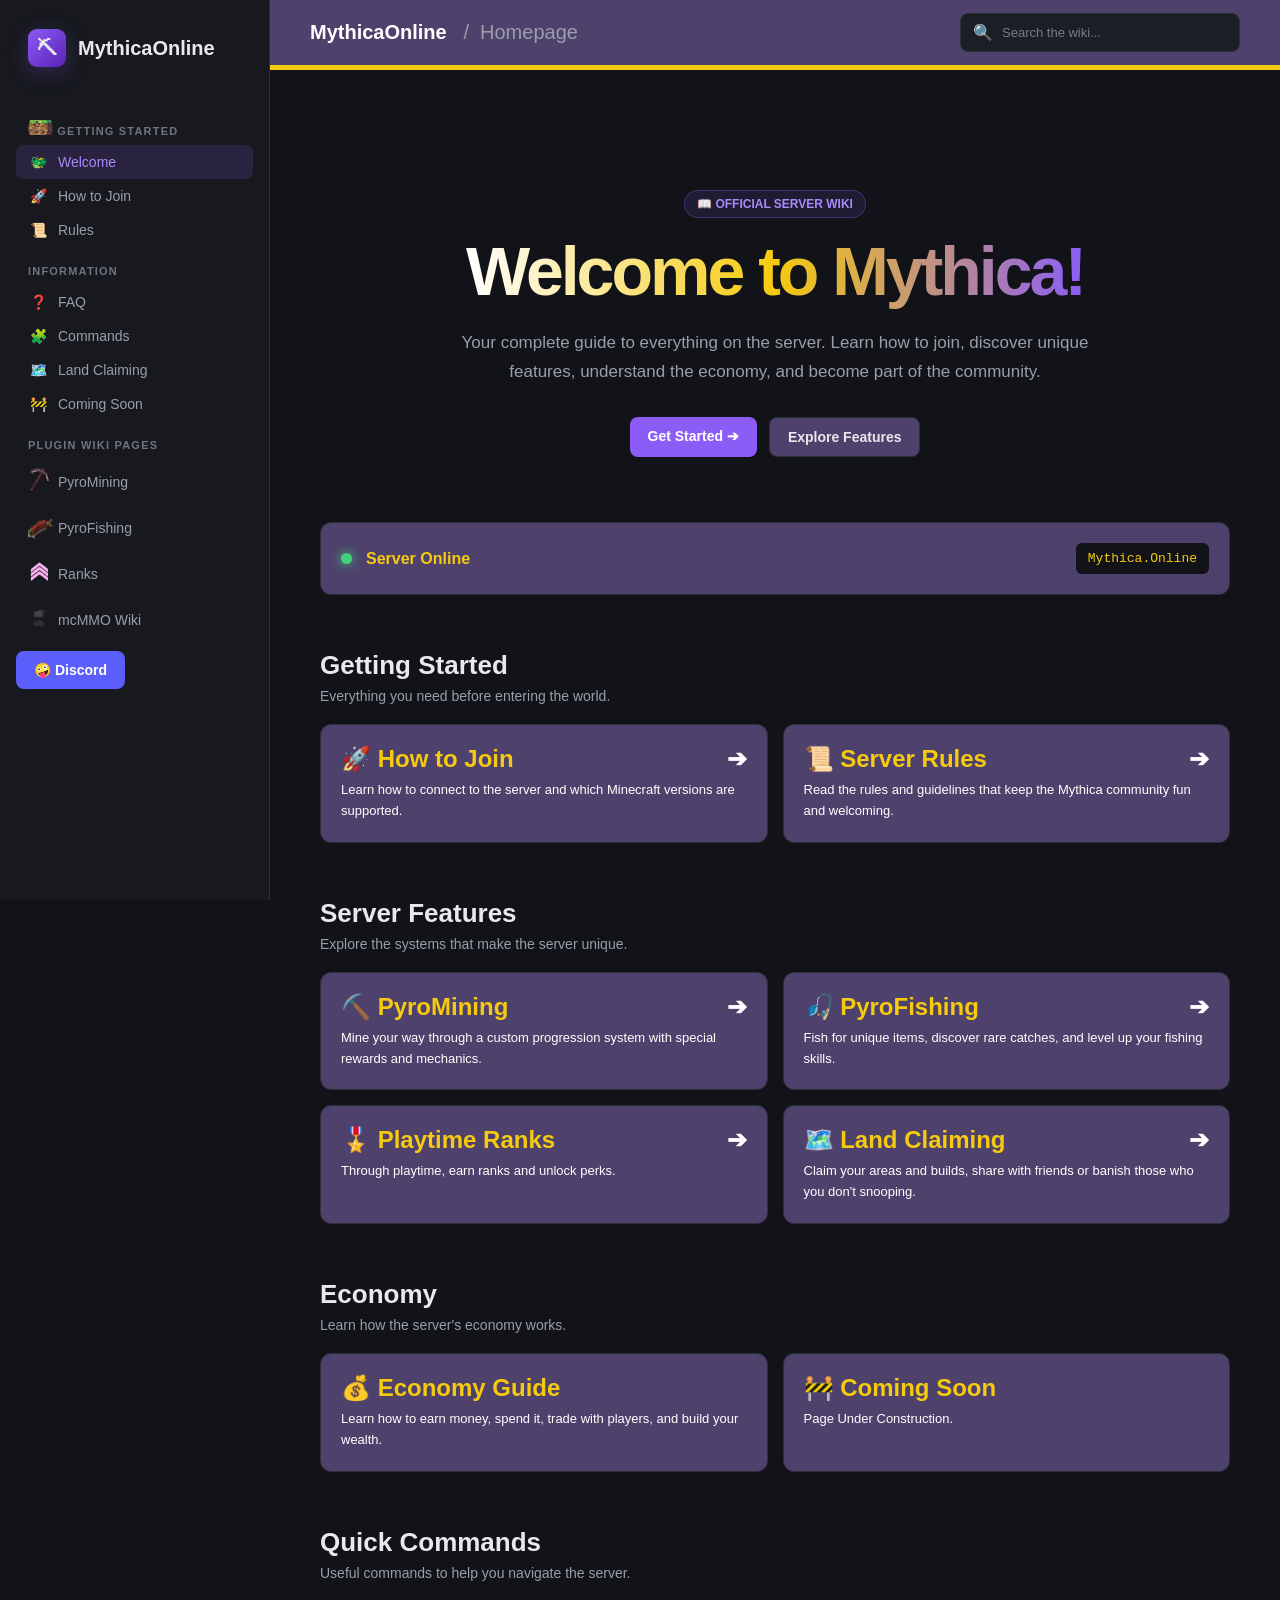
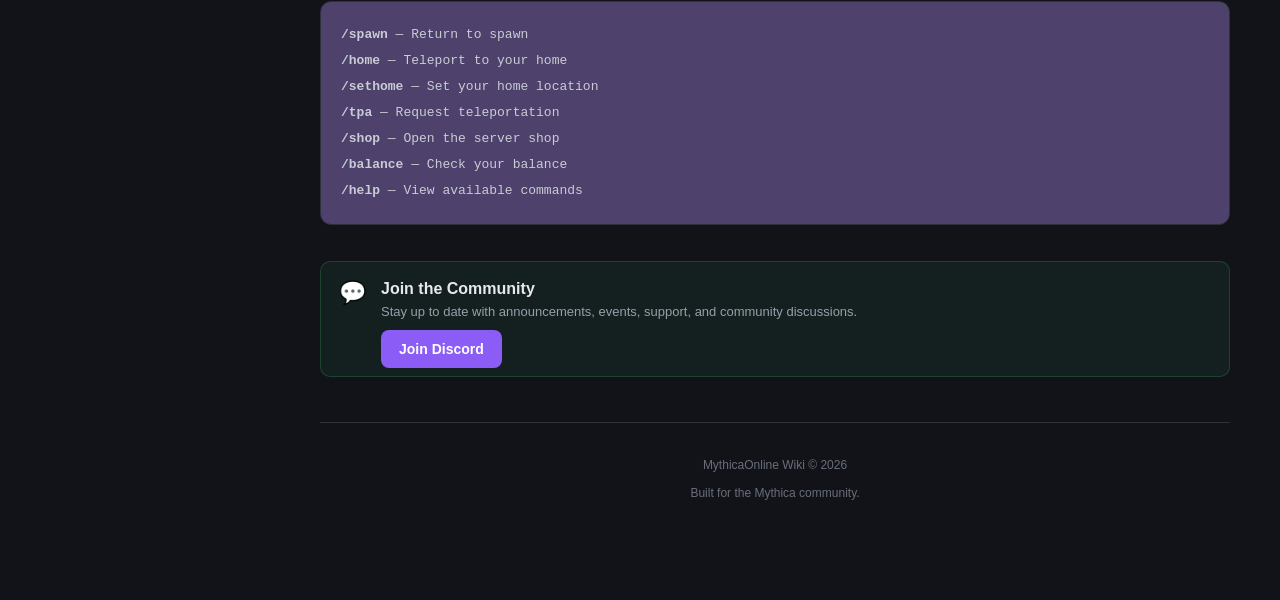
==== index.html @ 0ed3f935 "Add files via upload" ====
<!DOCTYPE html>
<html lang="en">
<head>
    <meta charset="UTF-8">
    <meta name="viewport" content="width=device-width, initial-scale=1.0">

    <title>MythicaOnline</title>

    <style>
        * {
            box-sizing: border-box;
            margin: 0;
            padding: 0;
        }

        :root {
            --bg: #111318;
            --sidebar: #17191f;
            --sidebar-hover: #242731;
            --card: #4E416C;
            --card-hover: #66558D;
            --border: #2c303b;
            --text: #e8e9ed;
            --muted: #999eaa;
            --accent: #8b5cf6;
            --accent-light: #a78bfa;
            --green: #43d17a;
        }

        html {
            scroll-behavior: smooth;
        }

        body {
            font-family:
                Inter,
                -apple-system,
                BlinkMacSystemFont,
                "Segoe UI",
                sans-serif;

            background: var(--bg);
            color: var(--text);
            min-height: 100vh;
        }

        /* =========================
           SIDEBAR
        ========================= */

        .sidebar {
            position: fixed;
            left: 0;
            top: 0;
            bottom: 0;

            width: 270px;

            background: var(--sidebar);
            border-right: 1px solid var(--border);

            padding: 24px 16px;

            overflow-y: auto;

            z-index: 100;
        }

        .logo {
            display: flex;
            align-items: center;
            gap: 12px;

            padding: 5px 12px 25px;

            font-size: 20px;
            font-weight: 800;
        }

        .logo-icon {
            width: 38px;
            height: 38px;

            display: grid;
            place-items: center;

            background:
                linear-gradient(
                    135deg,
                    #8b5cf6,
                    #5b21b6
                );

            border-radius: 9px;

            box-shadow:
                0 5px 20px rgba(139, 92, 246, .25);
        }

        .logo span {
            color: var(--accent-light);
        }

        .section-title {
            color: #6f7480;

            font-size: 11px;
            font-weight: 800;

            letter-spacing: 1.2px;

            padding: 18px 12px 8px;
        }

        .nav-item {
            display: flex;
            align-items: center;
            gap: 10px;

            padding: 9px 12px;

            color: var(--muted);

            border-radius: 7px;

            text-decoration: none;

            font-size: 14px;

            transition: .2s;
        }

        .nav-item:hover {
            background: var(--sidebar-hover);
            color: white;
        }

        .nav-item.active {
            background: rgba(139, 92, 246, .15);
            color: var(--accent-light);
        }

        .nav-icon {
            width: 20px;
            text-align: center;
        }

        .subnav {
            margin-left: 31px;
            border-left: 1px solid #30343f;
            padding-left: 8px;
        }

        /* =========================
           MAIN
        ========================= */

        .main {
            margin-left: 270px;
            min-height: 100vh;
        }

        /* =========================
           TOPBAR
        ========================= */

        .topbar {
            height: 70px;

            display: flex;
            align-items: center;
            justify-content: space-between;

            padding: 0 40px;

            border-bottom: 5px solid #F6CA0E;;

            background: #4E416C;

            backdrop-filter: blur(12px);

            position: sticky;
            top: 0;

            z-index: 50;
        }

        .breadcrumbs {
            color: var(--muted);
            font-size: 20px;
        }

        .breadcrumbs strong {
            color: white;
        }

        .search {
            width: 280px;

            display: flex;
            align-items: center;

            background: #1b1e25;

            border: 1px solid var(--border);

            border-radius: 8px;

            padding: 9px 12px;

            gap: 9px;
        }

        .search input {
            width: 100%;

            border: 0;
            outline: 0;

            background: transparent;

            color: white;

            font-size: 13px;
        }

        .search input::placeholder {
            color: #777c88;
        }

        /* =========================
           CONTENT
        ========================= */

        .content {
            max-width: 1050px;

            margin: 0 auto;

            padding: 70px 50px 100px;
        }

        .hero {
            text-align: center;

            padding: 50px 20px 65px;
        }
		
		.gradient-text {
           background: linear-gradient(90deg, #fff, #F6CA0E, #8b5cf6);
           -webkit-background-clip: text;
           -webkit-text-fill-color: transparent;
           background-clip: text;
           color: transparent;
        }

        .hero-badge {
            display: inline-block;

            padding: 6px 12px;

            margin-bottom: 18px;

            background: rgba(139, 92, 246, .12);

            color: var(--accent-light);

            border: 1px solid rgba(139, 92, 246, .3);

            border-radius: 50px;

            font-size: 12px;
            font-weight: 700;
        }

        .hero h1 {
            font-size: clamp(40px, 6vw, 68px);

            line-height: 1.05;

            letter-spacing: -3px;

            margin-bottom: 22px;
        }

        .hero h1 span {
            color: var(--accent-light);
        }

        .hero p {
            max-width: 650px;

            margin: auto;

            color: var(--muted);

            font-size: 17px;

            line-height: 1.7;
        }

        .buttons {
            display: flex;
            justify-content: center;
            gap: 12px;

            margin-top: 30px;
        }

        .button {
            padding: 11px 18px;

            border-radius: 8px;

            text-decoration: none;

            font-size: 14px;
            font-weight: 700;

            transition: .2s;
        }

        .button.primary {
            color: white;

            background: var(--accent);
        }

        .button.primary:hover {
            background: #7c3aed;
            transform: translateY(-2px);
        }

        .button.secondary {
            color: var(--text);

            background: var(--card);

            border: 1px solid var(--border);
        }

        .button.secondary:hover {
            background: var(--card-hover);
        }

		.button.discord {
		   color: white;
		   background: #5C5EFB;
		}
		   
        /* =========================
           INFO BOX
        ========================= */

        .notice {
            display: flex;
            gap: 15px;

            padding: 18px;

            margin-bottom: 45px;

            background: rgba(67, 209, 122, .07);

            border: 1px solid rgba(67, 209, 122, .2);

            border-radius: 10px;
        }

        .notice-icon {
            font-size: 22px;
        }

        .notice strong {
            display: block;
            margin-bottom: 4px;
        }

        .notice p {
            color: var(--muted);
            font-size: 13px;
            line-height: 1.6;
        }

        /* =========================
           CARDS
        ========================= */

        .section-heading {
            margin-bottom: 20px;
        }

        .section-heading h2 {
            font-size: 26px;
            margin-bottom: 7px;
        }

        .section-heading p {
            color: var(--muted);
            font-size: 14px;
        }

        .cards {
            display: grid;

            grid-template-columns:
                repeat(2, minmax(0, 1fr));

            gap: 15px;

            margin-bottom: 55px;
        }

        .card {
            display: block;

            padding: 20px;

            background: var(--card);

            border: 1px solid var(--border);

            border-radius: 11px;

            text-decoration: none;

            color: white;

            transition:
                transform .2s,
                background .2s,
                border-color .2s;
        }

        .card:hover {
            transform: translateY(-3px);

            background: var(--card-hover);

            border-color: #F6CA0E;
        }

        .card-icon {
            width: 42px;
            height: 42px;

            display: grid;
            place-items: center;

            margin-bottom: 15px;

            border-radius: 9px;

            font-size: 20px;
        }

        .card h3 {
            font-size: 24px;
			color: #F6CA0E;
            margin-bottom: 7px;
        }

        .card p {
            color: white;
			text-align: flex;
            font-size: 13px;
            line-height: 1.6;
        }

        .arrow {
            float: right;
            color: white;
        }

        /* =========================
           SERVER STATUS
        ========================= */

        .server {
            display: flex;
            align-items: center;
            justify-content: space-between;

            padding: 20px;

            background: #4E416C;

            border: 1px solid var(--border);

            border-radius: 11px;

            margin-bottom: 55px;
        }

        .server-left {
            display: flex;
            align-items: center;
            gap: 14px;
			color: #F6CA0E
        }

        .status-dot {
            width: 11px;
            height: 11px;

            border-radius: 50%;

            background: var(--green);

            box-shadow:
                0 0 12px var(--green);
        }

        .server small {
            display: block;
            color: var(--muted);
            margin-top: 5px;
        }

        .ip {
            padding: 8px 12px;

            border-radius: 6px;

            background: #111318;

            color: #F6CA0E;

            font-family: monospace;
            font-size: 13px;
        }

        /* =========================
           FOOTER
        ========================= */

        footer {
            padding-top: 35px;

            border-top: 1px solid var(--border);

            color: #686e7b;

            font-size: 12px;

            text-align: center;
        }

        /* =========================
           MOBILE
        ========================= */

        .mobile-menu {
            display: none;
        }

        @media (max-width: 800px) {

            .sidebar {
                transform: translateX(-100%);
                transition: .25s;
            }

            .sidebar.open {
                transform: translateX(0);
            }

            .main {
                margin-left: 0;
            }

            .topbar {
                padding: 0 18px;
            }

            .search {
                width: 180px;
            }

            .content {
                padding: 40px 20px 70px;
            }

            .hero {
                padding-top: 30px;
            }

            .cards {
                grid-template-columns: 1fr;
            }

            .mobile-menu {
                display: block;

                background: transparent;
                border: 0;

                color: white;

                font-size: 22px;

                cursor: pointer;

                margin-right: 10px;
            }

            .breadcrumbs {
                display: flex;
                align-items: center;
            }

            .server {
                flex-direction: column;
                align-items: flex-start;
                gap: 15px;
            }
        }
    </style>
</head>

<body>

    <!-- =========================
         SIDEBAR
    ========================== -->

    <aside class="sidebar" id="sidebar">

        <div class="logo">
            <div class="logo-icon">⛏</div>

            MythicaOnline</span>
        </div>

        <div class="section-title"><img src="gif/minecraft.gif" alt="GrassBlock" width="25" height="25">
            GETTING STARTED
        </div>

        <a class="nav-item active" href="pages/about.html">
            <span class="nav-icon">🐲</span>
            Welcome
        </a>

        <a class="nav-item" href="pages/join.html">
            <span class="nav-icon">🚀</span>
            How to Join
        </a>

        <a class="nav-item" href="pages/rules.html">
            <span class="nav-icon">📜</span>
            Rules
        </a>

        <div class="section-title">
            INFORMATION
        </div>
		
		<a class="nav-item" href="pages/faqs.html">
            <span class="nav-icon">❓</span>
            FAQ
        </a>
		
		<a class="nav-item" href="#commands">
            <span class="nav-icon">🧩</span>
            Commands
        </a>

        <a class="nav-item" href="#economy">
            <span class="nav-icon">🗺️</span>
            Land Claiming
        </a>

        <a class="nav-item" href="#crates">
            <span class="nav-icon">🚧</span>
            Coming Soon
        </a>

        <div class="section-title">
            PLUGIN WIKI PAGES
        </div>

        <a class="nav-item" href="pages/mining.html">
            <span class="nav-icon"><img src="gif/pickaxe.gif" alt="Pickaxe" width="25" height="25"></span>
            PyroMining
        </a>

        <a class="nav-item" href="pages/fishing.html">
            <span class="nav-icon"><img src="gif/fih.gif" alt="Fih" width="25" height="25"></span>
            PyroFishing
        </a>

        <a class="nav-item" href="page/ranks.html">
            <span class="nav-icon"><img src="gif/ranks.gif" alt="Ranks" width="20" height="25"></span>
            Ranks
        </a>

        <a class="nav-item" href="https://wiki.mcmmo.org/">
            <span class="nav-icon"><img src="gif/anvil.gif" alt="GrassBlock" width="25" height="25"></span>
            mcMMO Wiki
        </a>

        <a class="nav-item" href="#discord">
		<a href="https://discord.gg/9wWTPv4Pmv" class="button discord">
        <span class="nav-icon">🤪</span>
            Discord
        </a>

    </aside>


    <!-- =========================
         MAIN
    ========================== -->

    <main class="main">

        <header class="topbar">

            <div class="breadcrumbs">

                <button
                    class="mobile-menu"
                    onclick="toggleSidebar()">
                    ☰
                </button>

                <strong>MythicaOnline</strong>
                <span>&nbsp; / &nbsp;Homepage</span>

            </div>

            <div class="search">

                🔍

                <input
                    id="searchInput"
                    type="text"
                    placeholder="Search the wiki..."
                    onkeyup="searchWiki()">

            </div>

        </header>


        <div class="content">

            <!-- HERO -->

            <section class="hero" id="welcome">

                <div class="hero-badge">
                    📖 OFFICIAL SERVER WIKI
                </div>

                <h1>
                    <span class="gradient-text">Welcome to Mythica!</span>
                </h1>

                <p>
                    Your complete guide to everything on the server.
                    Learn how to join, discover unique features,
                    understand the economy, and become part of the community.
                </p>

                <div class="buttons">

                    <a
                        href="pages/join.html"
                        class="button primary">
                        Get Started ➔
                    </a>

                    <a
                        href="#features"
                        class="button secondary">
                        Explore Features
                    </a>

                </div>

            </section>


            <!-- SERVER STATUS -->

            <div class="server">

                <div class="server-left">

                    <div class="status-dot"></div>

                    <div>

                        <strong>
                            Server Online
                        </strong>

                    </div>

                </div>

                <div class="ip">
                    Mythica.Online
                </div>

            </div>


            <!-- GETTING STARTED -->

            <section id="join">

                <div class="section-heading">

                    <h2>
                        Getting Started
                    </h2>

                    <p>
                        Everything you need before entering the world.
                    </p>

                </div>


                <div class="cards">

                    <a class="card" href="pages/join.html">

                        <div> 
                      
					    </div>
                        <h3>
                            🚀 How to Join
                            <span class="arrow">➔</span>
                        </h3>

                        <p>
                            Learn how to connect to the server and
                            which Minecraft versions are supported.
                        </p>

                    </a>


                    <a class="card" href="pages/rules.html">

                        <div>
                        </div>

                        <h3>
                            📜 Server Rules
                            <span class="arrow">➔</span>
                        </h3>

                        <p>
                            Read the rules and guidelines that keep
                            the Mythica community fun and welcoming.
                        </p>

                    </a>

                </div>

            </section>


            <!-- FEATURES -->

            <section id="features">

                <div class="section-heading">

                    <h2>
                        Server Features
                    </h2>

                    <p>
                        Explore the systems that make the server unique.
                    </p>

                </div>


                <div class="cards">

                    <a class="card" href="pages/mining.html">

                        <div>
                        </div>

                        <h3>
                            ⛏️ PyroMining
                            <span class="arrow">➔</span>
                        </h3>

                        <p>
                            Mine your way through a custom progression
                            system with special rewards and mechanics.
                        </p>

                    </a>


                    <a class="card" href="pages/fishing.html">

                        <div>
                        </div>

                        <h3>
                            🎣 PyroFishing
                            <span class="arrow">➔</span>
                        </h3>

                        <p>
                            Fish for unique items, discover rare catches,
                            and level up your fishing skills.
                        </p>

                    </a>


                    <a class="card" href="pages/ranks.html">

                        <div>
                        </div>

                        <h3>
                            🎖️ Playtime Ranks
                            <span class="arrow">➔</span>
                        </h3>

                        <p>
                            Through playtime, earn ranks and unlock perks.
                        </p>

                    </a>


                    <a class="card" href="pages/land.html">

                        <div>
                        </div>

                        <h3>
                            🗺️ Land Claiming
                            <span class="arrow">➔</span>
                        </h3>

                        <p>
                            Claim your areas and builds, share with friends or banish those who you
							don't snooping.
                        </p>

                    </a>

                </div>

            </section>


            <!-- ECONOMY -->

            <section id="economy">

                <div class="section-heading">

                    <h2>
                        Economy
                    </h2>

                    <p>
                        Learn how the server's economy works.
                    </p>

                </div>

                <div class="cards">

                    <a class="card" href="#economy">

                        <div>
                        </div>

                        <h3>
                            💰 Economy Guide
                        </h3>

                        <p>
                            Learn how to earn money, spend it,
                            trade with players, and build your wealth.
                        </p>

                    </a>


                    <a class="card" href="#crates">

                        <div>
                        </div>

                        <h3>
                          🚧 Coming Soon
							
                        </h3>

                        <p>
                            Page Under Construction. 
                        </p>

                    </a>

                </div>

            </section>


            <!-- COMMANDS -->

            <section id="commands">

                <div class="section-heading">

                    <h2>
                        Quick Commands
                    </h2>

                    <p>
                        Useful commands to help you navigate the server.
                    </p>

                </div>


                <div class="card">

                    <p style="
                        font-family: monospace;
                        line-height: 2;
                        color: #c9ccd5;
                    ">

                        <strong>/spawn</strong>
                        — Return to spawn<br>

                        <strong>/home</strong>
                        — Teleport to your home<br>

                        <strong>/sethome</strong>
                        — Set your home location<br>

                        <strong>/tpa</strong>
                        — Request teleportation<br>

                        <strong>/shop</strong>
                        — Open the server shop<br>

                        <strong>/balance</strong>
                        — Check your balance<br>

                        <strong>/help</strong>
                        — View available commands

                    </p>

                </div>

            </section>


            <br><br>


            <!-- DISCORD -->

            <section id="discord">

                <div class="notice">

                    <div class="notice-icon">
                        💬
                    </div>

                    <div>

                        <strong>
                            Join the Community
                        </strong>

                        <p>
                            Stay up to date with announcements,
                            events, support, and community discussions.
                        </p>

                        <br>

                        <a
                            href="https://discord.gg/9wWTPv4Pmv"
                            class="button primary">
                            Join Discord
                        </a>

                    </div>

                </div>

            </section>


            <footer>

                MythicaOnline Wiki © 2026

                <br><br>

                Built for the Mythica community.

            </footer>

        </div>

    </main>


    <!-- =========================
         JAVASCRIPT
    ========================== -->

    <script>

        /* Mobile sidebar */

        function toggleSidebar() {

            document
                .getElementById("sidebar")
                .classList
                .toggle("open");

        }


        /* Simple wiki search */

        function searchWiki() {

            const input =
                document
                .getElementById("searchInput")
                .value
                .toLowerCase();

            const cards =
                document.querySelectorAll(".card");

            cards.forEach(card => {

                const text =
                    card.innerText.toLowerCase();

                if (text.includes(input)) {

                    card.style.display = "block";

                } else {

                    card.style.display = "none";

                }

            });

        }


        /* Close sidebar when clicking a link */

        document
            .querySelectorAll(".nav-item")
            .forEach(link => {

                link.addEventListener("click", () => {

                    document
                        .getElementById("sidebar")
                        .classList
                        .remove("open");

                });

            });

    </script>

</body>
</html>
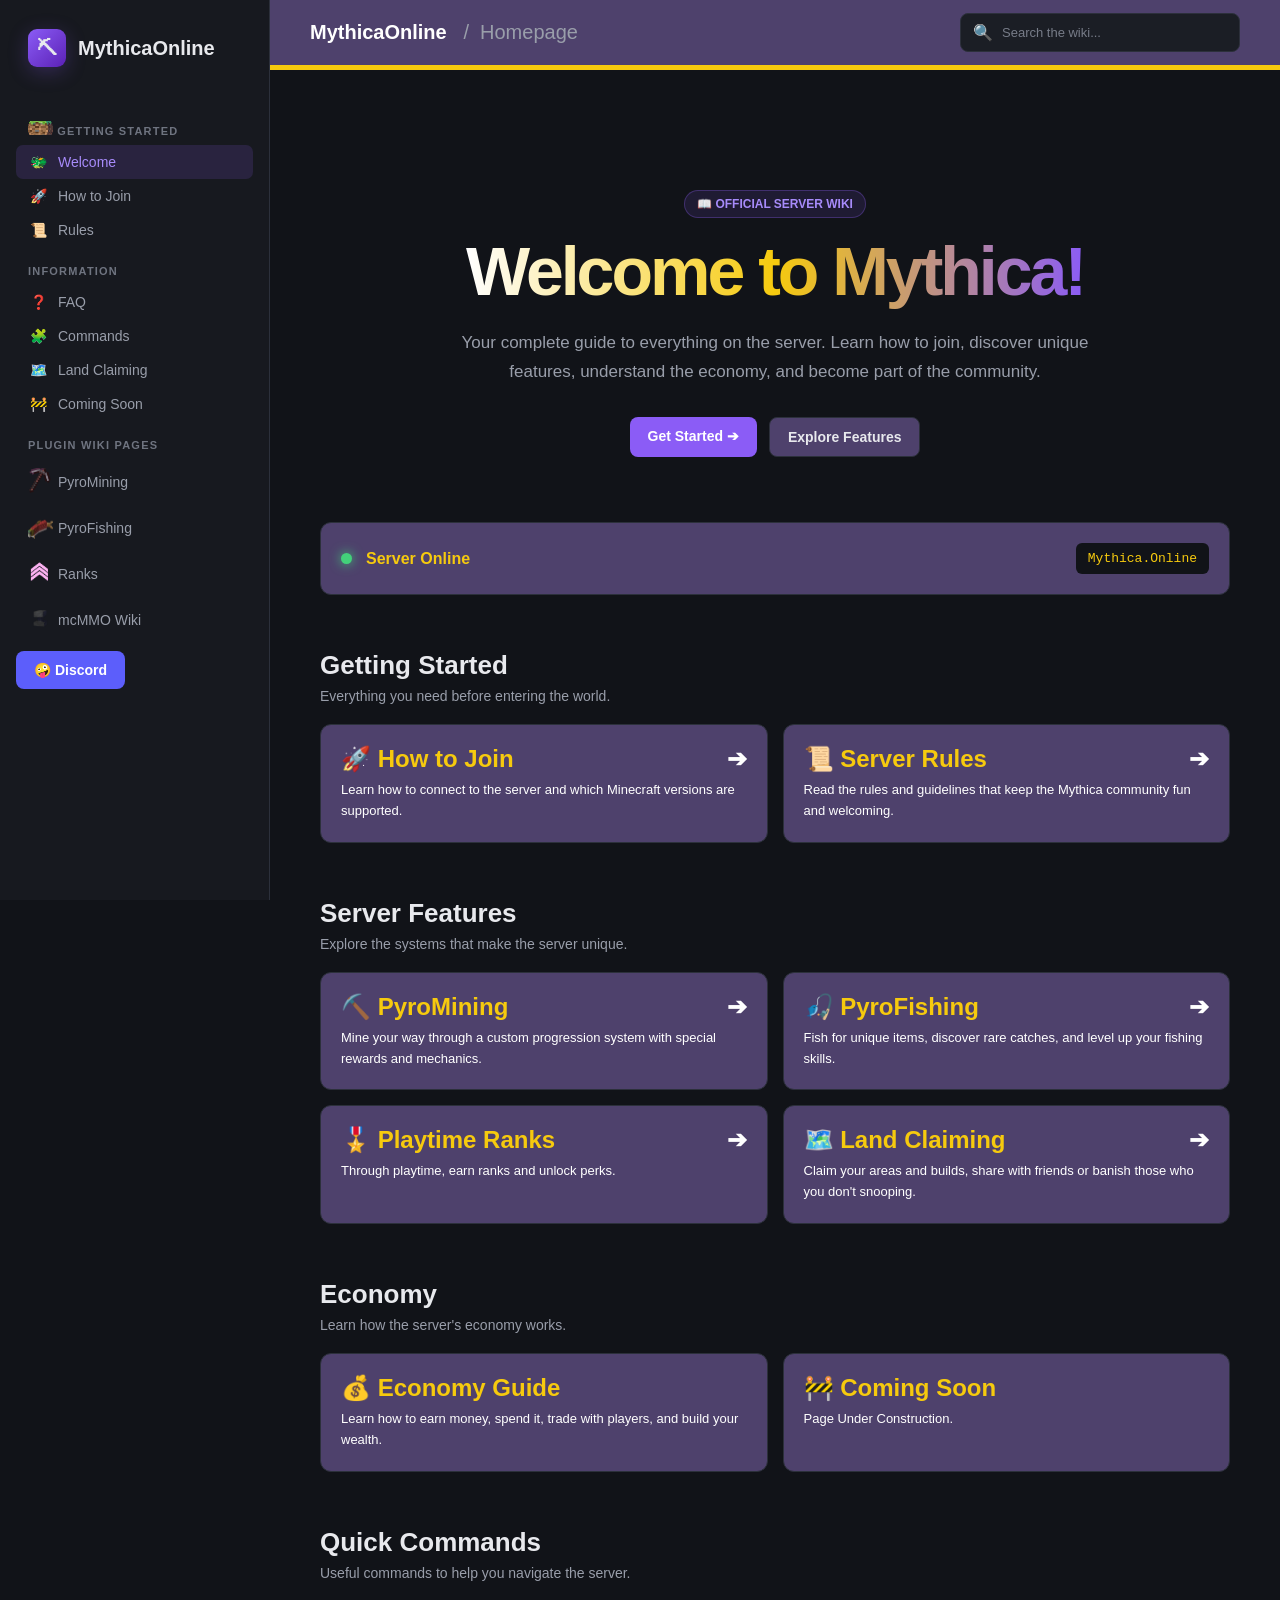
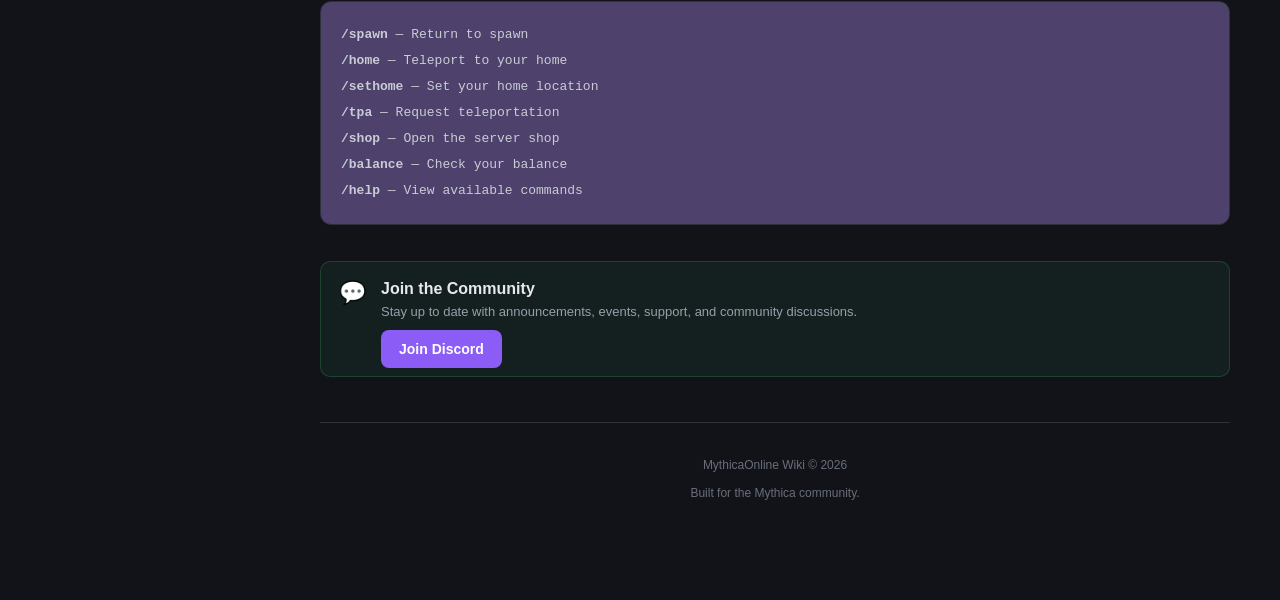
==== commit 4789ead8: "index" ====
--- a/index.html
+++ b/index.html
@@ -689,7 +689,7 @@
             PyroFishing
         </a>
 
-        <a class="nav-item" href="page/ranks.html">
+        <a class="nav-item" href="pages/ranks.html">
             <span class="nav-icon"><img src="gif/ranks.gif" alt="Ranks" width="20" height="25"></span>
             Ranks
         </a>
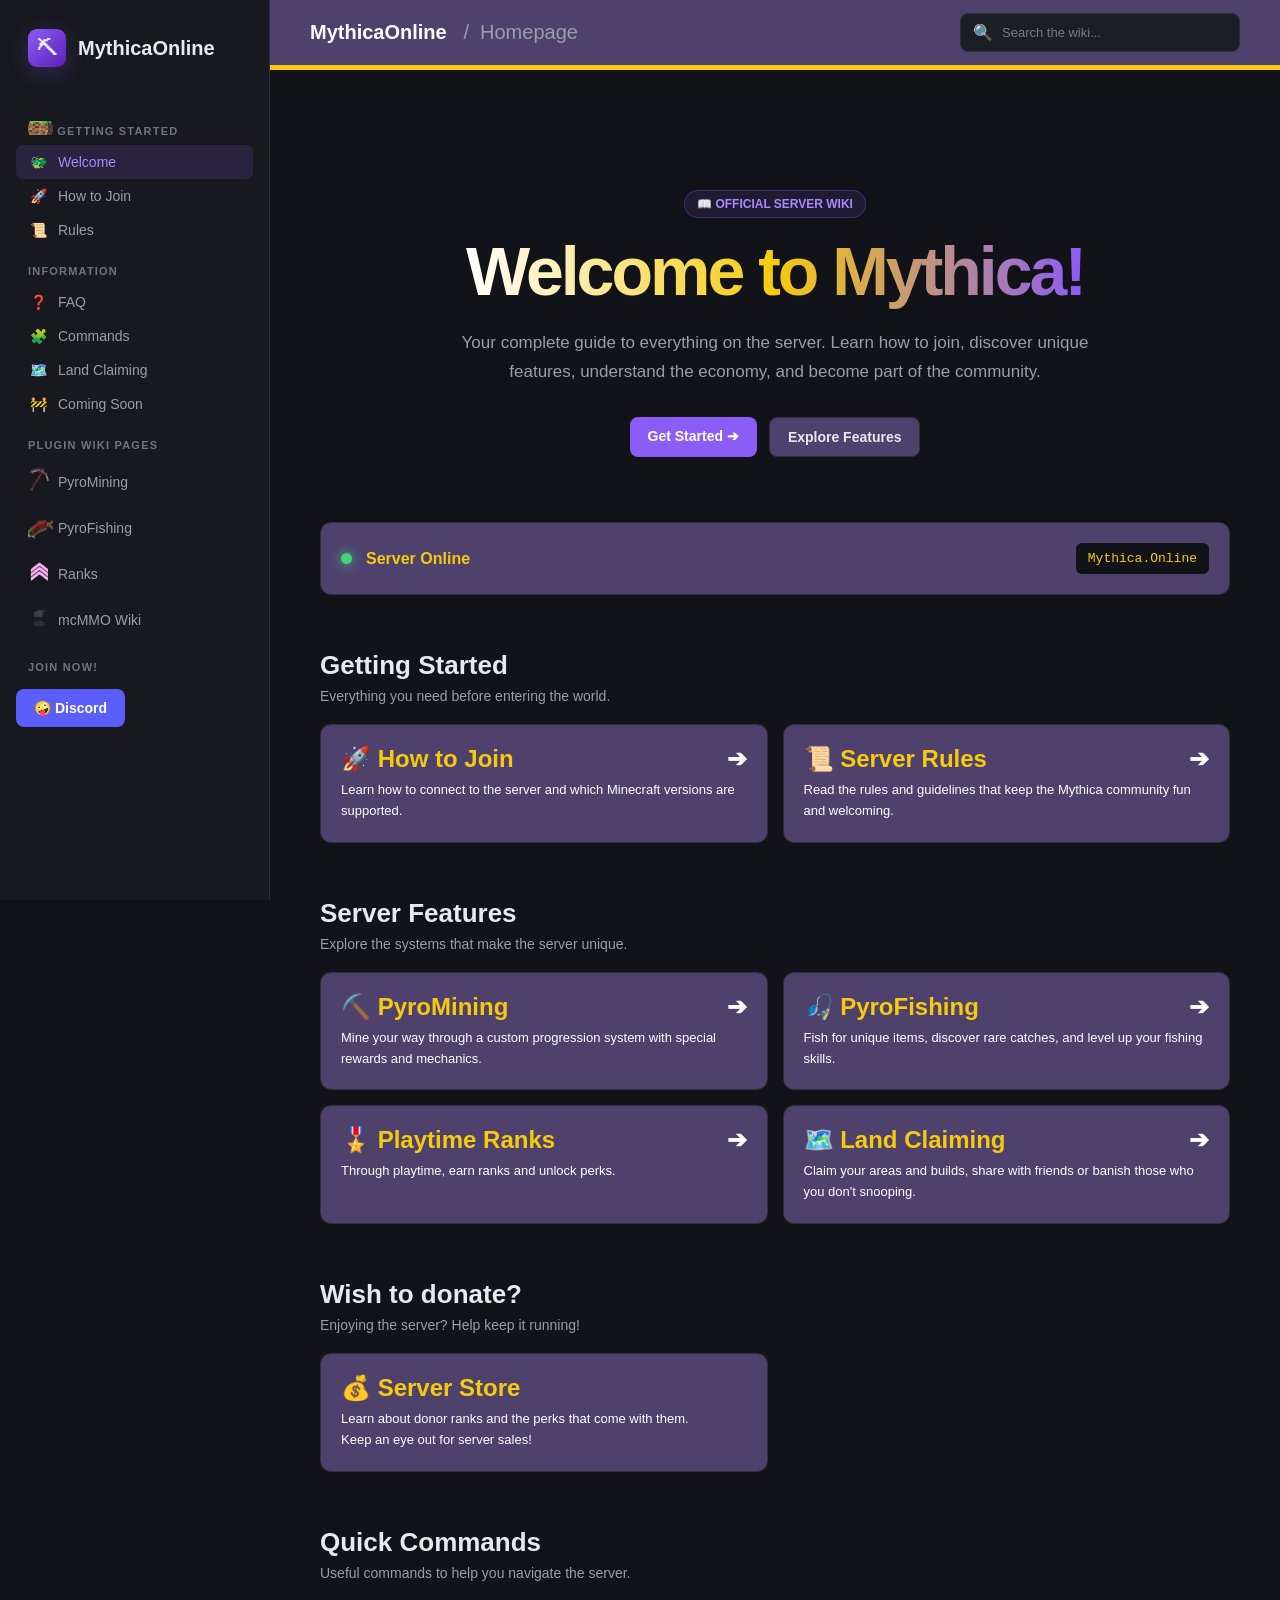
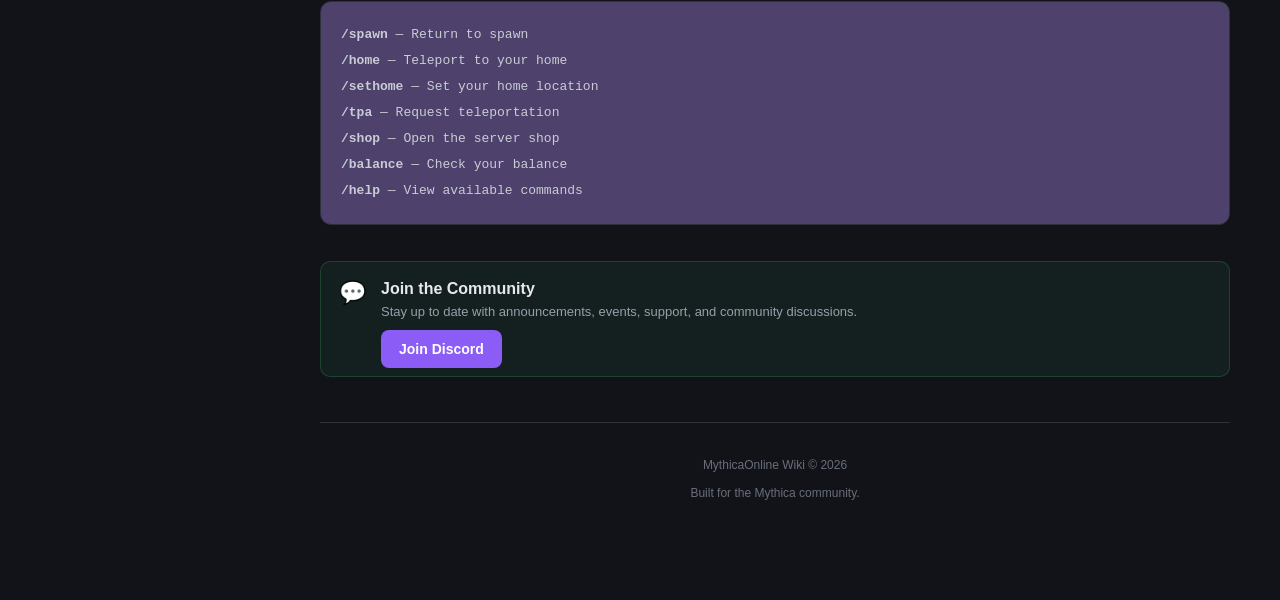
==== commit 4154b235: "Add files via upload update" ====
--- a/index.html
+++ b/index.html
@@ -699,6 +699,11 @@
             mcMMO Wiki
         </a>
 
+		<div class="section-title">
+            JOIN NOW!
+        </div>
+
+
         <a class="nav-item" href="#discord">
 		<a href="https://discord.gg/9wWTPv4Pmv" class="button discord">
         <span class="nav-icon">🤪</span>
@@ -968,49 +973,33 @@
                 <div class="section-heading">
 
                     <h2>
-                        Economy
+                        Wish to donate?
                     </h2>
 
                     <p>
-                        Learn how the server's economy works.
+                        Enjoying the server? Help keep it running!
                     </p>
 
                 </div>
 
                 <div class="cards">
 
-                    <a class="card" href="#economy">
+                    <a class="card" href="https://mythica-online.tebex.io/" style="color: white; text-decoration: none;">
 
                         <div>
                         </div>
 
                         <h3>
-                            💰 Economy Guide
+                            💰 Server Store
                         </h3>
 
                         <p>
-                            Learn how to earn money, spend it,
-                            trade with players, and build your wealth.
+                            Learn about donor ranks and the perks that come with them.
+							<br>Keep an eye out for server sales!
                         </p>
 
                     </a>
 
-
-                    <a class="card" href="#crates">
-
-                        <div>
-                        </div>
-
-                        <h3>
-                          🚧 Coming Soon
-							
-                        </h3>
-
-                        <p>
-                            Page Under Construction. 
-                        </p>
-
-                    </a>
 
                 </div>
 
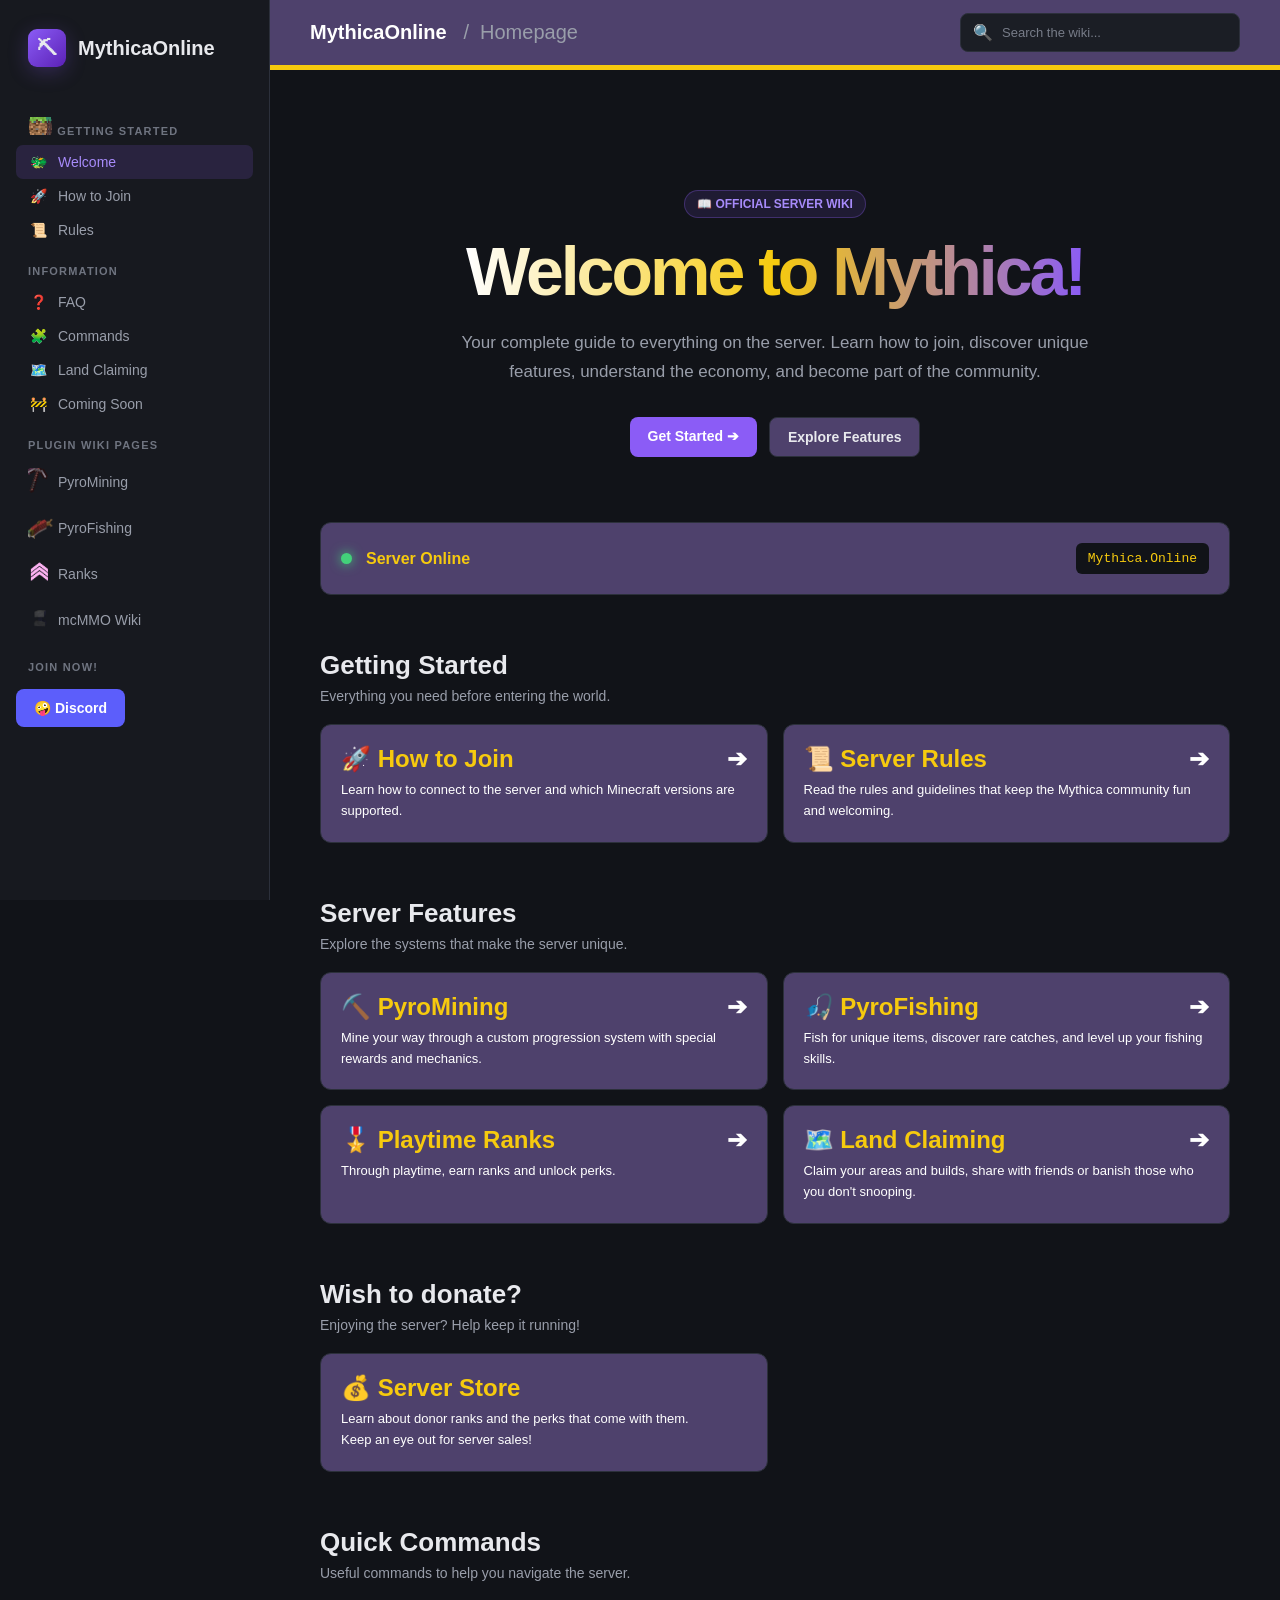
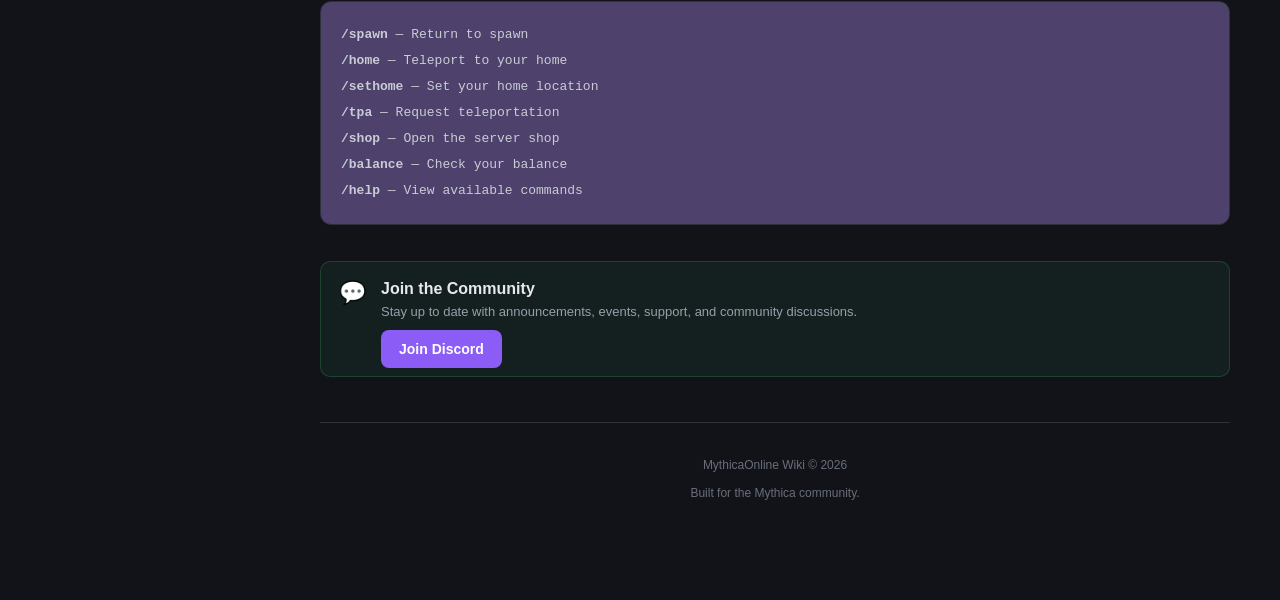
==== commit e82352b1: "Add files via upload" ====
--- a/index.html
+++ b/index.html
@@ -43,6 +43,21 @@
             color: var(--text);
             min-height: 100vh;
         }
+		
+		/* Apply the custom cursor to the entire webpage */
+        html, body {
+            cursor: url('images/hand.png'), auto;
+        }
+		
+		/* Optional: Use a different custom cursor when hovering over links or buttons */
+		a, button {
+		    cursor: url('images/arrow.png'), pointer;
+        }
+		
+		/* Optional: Use custom cursor when needing to insert text*/
+	    input {
+			cursor: url('images/pencil.png'), auto;
+		}
 
         /* =========================
            SIDEBAR
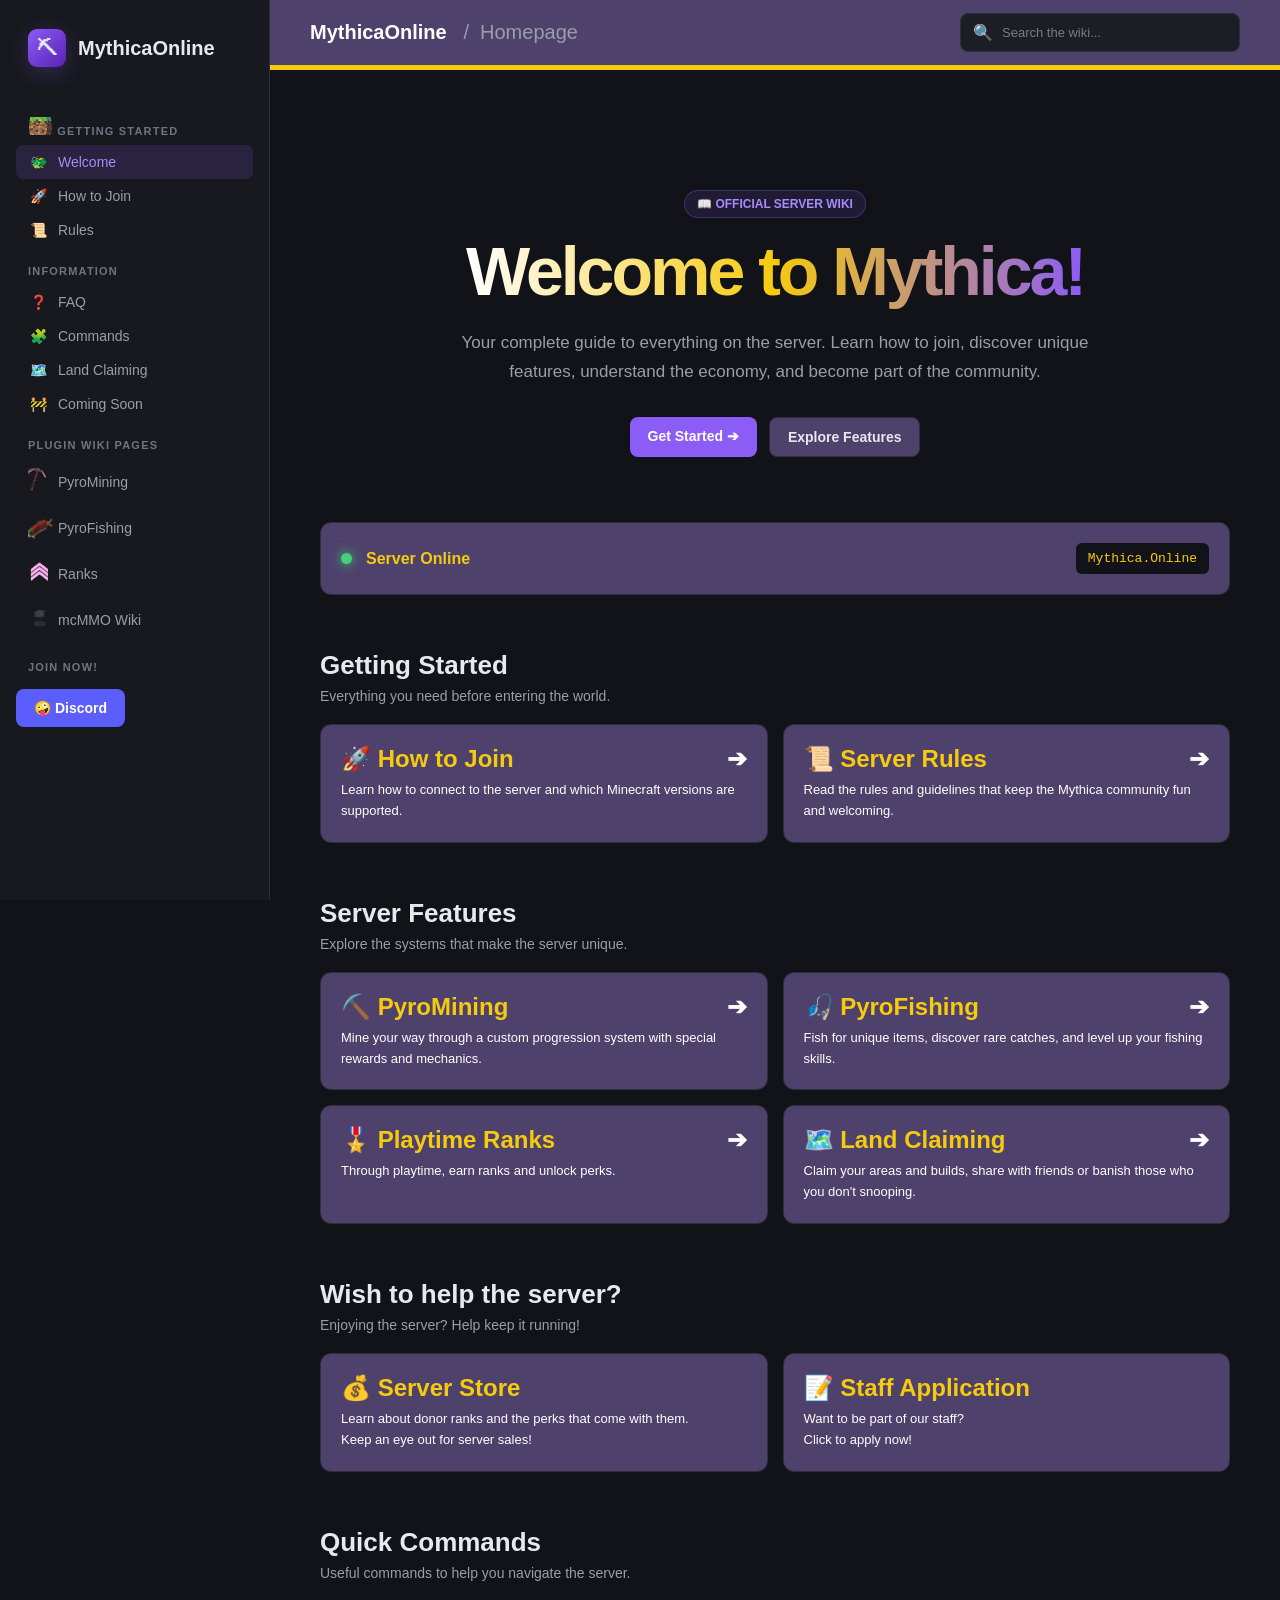
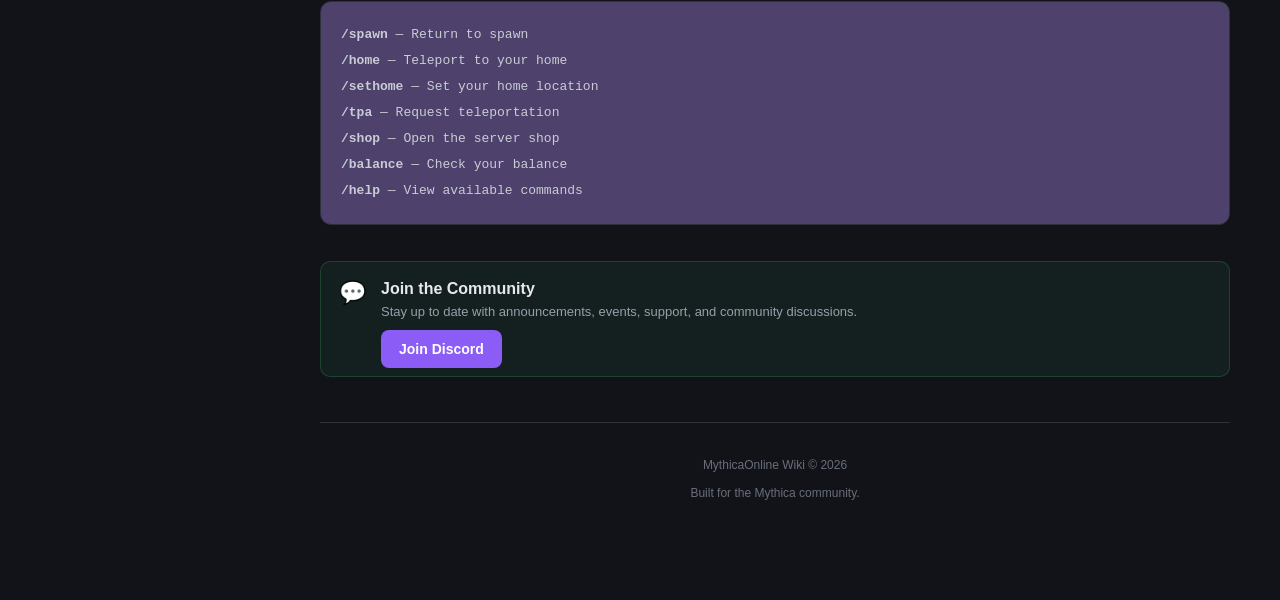
==== commit 248dbb3c: "Add files via upload" ====
--- a/index.html
+++ b/index.html
@@ -988,7 +988,7 @@
                 <div class="section-heading">
 
                     <h2>
-                        Wish to donate?
+                        Wish to help the server?
                     </h2>
 
                     <p>
@@ -1014,10 +1014,27 @@
                         </p>
 
                     </a>
+             
+
+                    <a class="card" href="https://dyno.gg/form/9ec82e3d" style="color: white; text-decoration: none;">
+
+                        <div>
+                        </div>
+
+                        <h3>
+                            📝 Staff Application
+                        </h3>
+
+                        <p>
+                            Want to be part of our staff?
+							<br>Click to apply now!
+                        </p>
+
+                    </a>
 
 
                 </div>
-
+				
             </section>
 
 
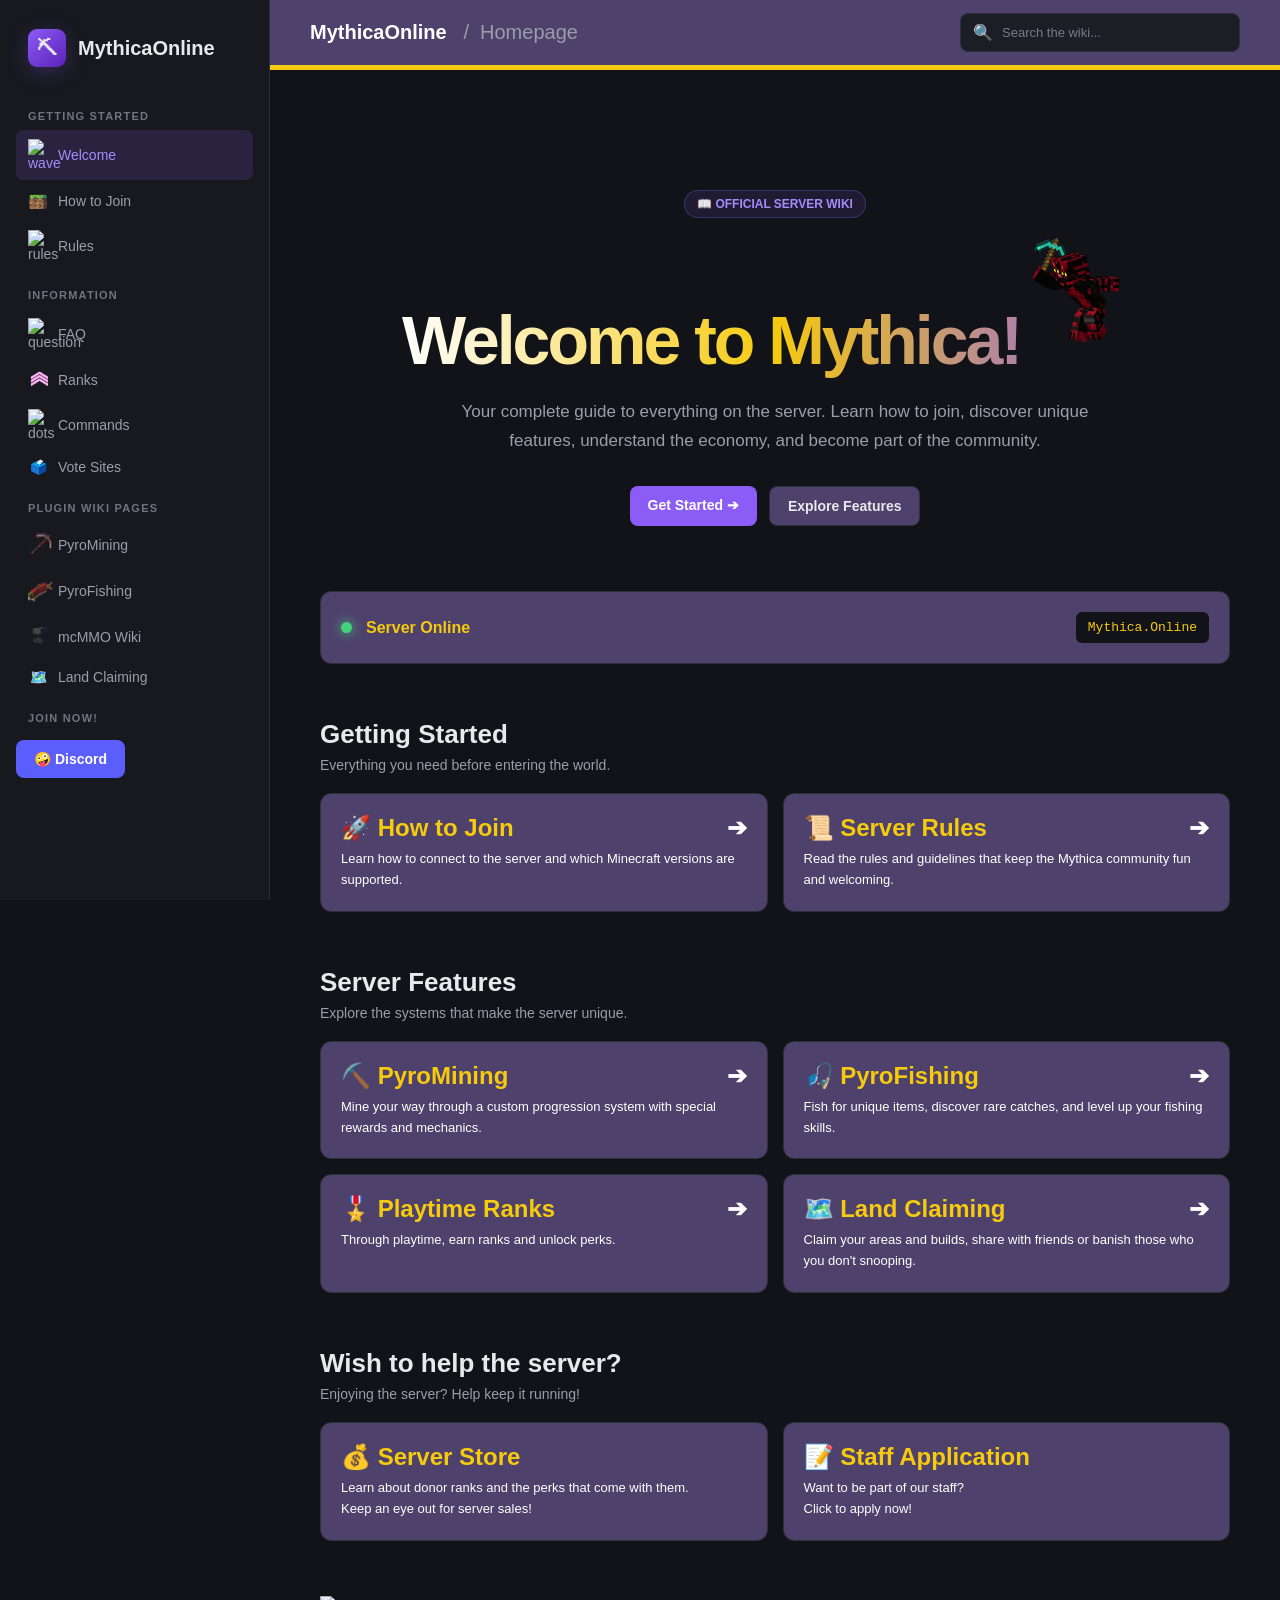
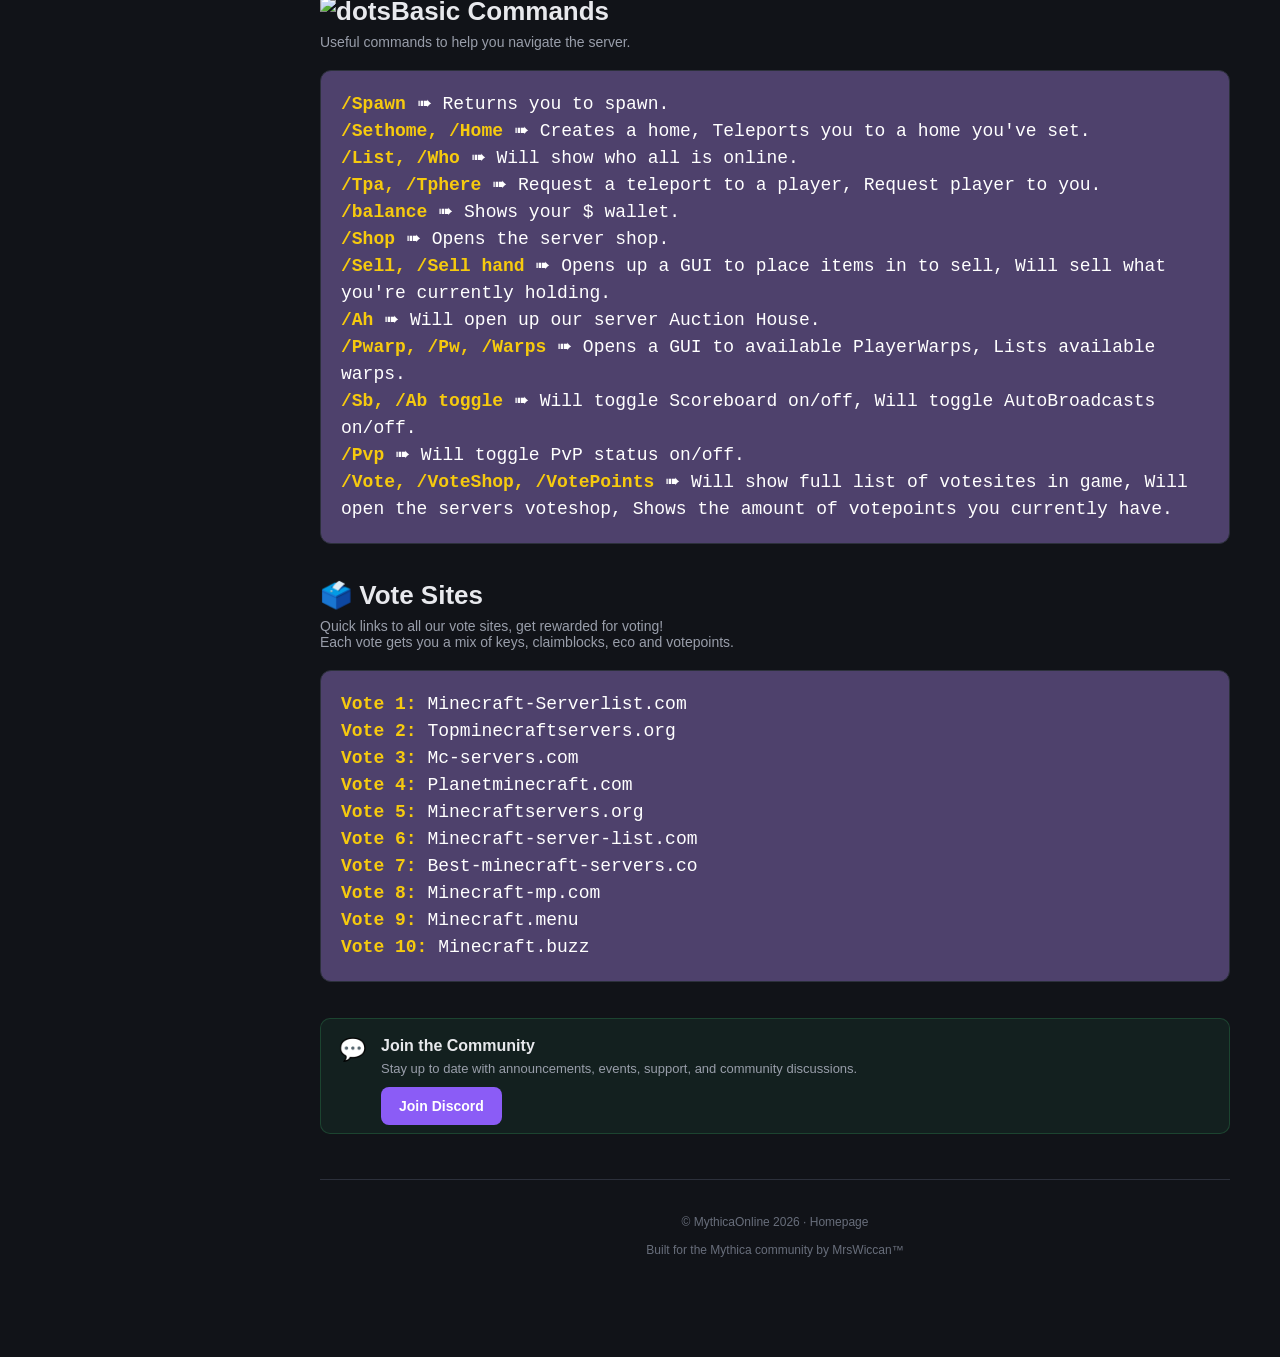
==== commit ce955892: "Add files via upload" ====
--- a/index.html
+++ b/index.html
@@ -647,22 +647,22 @@
             MythicaOnline</span>
         </div>
 
-        <div class="section-title"><img src="gif/minecraft.gif" alt="GrassBlock" width="25" height="25">
+        <div class="section-title">
             GETTING STARTED
         </div>
 
         <a class="nav-item active" href="pages/about.html">
-            <span class="nav-icon">🐲</span>
+            <span class="nav-icon"><img src="gif/wave.gif" alt="wave" width="25" height="25"></span>
             Welcome
         </a>
 
         <a class="nav-item" href="pages/join.html">
-            <span class="nav-icon">🚀</span>
+            <span class="nav-icon"><img src="gif/minecraft.gif" alt="GrassBlock" width="20" height="20"></span>
             How to Join
         </a>
 
         <a class="nav-item" href="pages/rules.html">
-            <span class="nav-icon">📜</span>
+            <span class="nav-icon"><img src="gif/rules.gif" alt="rules" width="28" height="25"></span>
             Rules
         </a>
 
@@ -671,23 +671,23 @@
         </div>
 		
 		<a class="nav-item" href="pages/faqs.html">
-            <span class="nav-icon">❓</span>
+            <span class="nav-icon"><img src="gif/question.gif" alt="question" width="20" height="20"></span>
             FAQ
         </a>
 		
+		<a class="nav-item" href="pages/ranks.html">
+            <span class="nav-icon"><img src="gif/ranks.gif" alt="Ranks" width="20" height="20"></span>
+            Ranks
+        </a>
+		
 		<a class="nav-item" href="#commands">
-            <span class="nav-icon">🧩</span>
+            <span class="nav-icon"><img src="gif/dots.gif" alt="dots" width="25" height="20"></span>
             Commands
         </a>
 
-        <a class="nav-item" href="#economy">
-            <span class="nav-icon">🗺️</span>
-            Land Claiming
-        </a>
-
         <a class="nav-item" href="#crates">
-            <span class="nav-icon">🚧</span>
-            Coming Soon
+            <span class="nav-icon">🗳️</span>
+            Vote Sites
         </a>
 
         <div class="section-title">
@@ -704,14 +704,14 @@
             PyroFishing
         </a>
 
-        <a class="nav-item" href="pages/ranks.html">
-            <span class="nav-icon"><img src="gif/ranks.gif" alt="Ranks" width="20" height="25"></span>
-            Ranks
-        </a>
-
         <a class="nav-item" href="https://wiki.mcmmo.org/">
             <span class="nav-icon"><img src="gif/anvil.gif" alt="GrassBlock" width="25" height="25"></span>
             mcMMO Wiki
+        </a>
+		
+		<a class="nav-item" href="#economy">
+            <span class="nav-icon">🗺️</span>
+            Land Claiming
         </a>
 
 		<div class="section-title">
@@ -775,7 +775,7 @@
                 </div>
 
                 <h1>
-                    <span class="gradient-text">Welcome to Mythica!</span>
+                    <span class="gradient-text">Welcome to Mythica!<img src="images/wicpick.png" alt="mrswicccan" width="128" height="128"></span>
                 </h1>
 
                 <p>
@@ -1045,7 +1045,7 @@
                 <div class="section-heading">
 
                     <h2>
-                        Quick Commands
+                        <img src="gif/dots.gif" alt="dots" width="25" height="20">Basic Commands
                     </h2>
 
                     <p>
@@ -1059,30 +1059,46 @@
 
                     <p style="
                         font-family: monospace;
-                        line-height: 2;
-                        color: #c9ccd5;
+                        line-height: 1.5;
+						font-size: 18px;
+                        color: #F6CA0E;
                     ">
 
-                        <strong>/spawn</strong>
-                        — Return to spawn<br>
-
-                        <strong>/home</strong>
-                        — Teleport to your home<br>
-
-                        <strong>/sethome</strong>
-                        — Set your home location<br>
-
-                        <strong>/tpa</strong>
-                        — Request teleportation<br>
-
-                        <strong>/shop</strong>
-                        — Open the server shop<br>
-
-                        <strong>/balance</strong>
-                        — Check your balance<br>
-
-                        <strong>/help</strong>
-                        — View available commands
+                        <strong>/Spawn</strong>
+                        <a style="color: white;">➠ Returns you to spawn.</a><br>
+
+                        <strong>/Sethome, /Home</strong>
+                        <a style="color: white;">➠ Creates a home, Teleports you to a home you've set.</a><br>
+
+                        <strong>/List, /Who</strong>
+                        <a style="color: white;">➠ Will show who all is online.</a><br>
+
+                        <strong>/Tpa, /Tphere</strong>
+                        <a style="color: white;">➠ Request a teleport to a player, Request player to you.</a><br>
+						
+						<strong>/balance</strong>
+                        <a style="color: white;">➠ Shows your $ wallet.</a><br>
+
+                        <strong>/Shop</strong>
+                        <a style="color: white;">➠ Opens the server shop.</a><br>
+
+                        <strong>/Sell, /Sell hand</strong>
+                        <a style="color: white;">➠ Opens up a GUI to place items in to sell, Will sell what you're currently holding.</a><br>
+
+                        <strong>/Ah</strong>
+                        <a style="color: white;">➠ Will open up our server Auction House.</a><br>
+						
+						<strong>/Pwarp, /Pw, /Warps</strong>
+                        <a style="color: white;">➠ Opens a GUI to available PlayerWarps, Lists available warps.</a><br>
+						
+						<strong>/Sb, /Ab toggle</strong>
+                        <a style="color: white;">➠ Will toggle Scoreboard on/off, Will toggle AutoBroadcasts on/off.</a><br>
+						
+						<strong>/Pvp</strong>
+                        <a style="color: white;">➠ Will toggle PvP status on/off.</a><br>
+						
+						<strong>/Vote, /VoteShop, /VotePoints</strong>
+                        <a style="color: white;">➠ Will show full list of votesites in game, Will open the servers voteshop, Shows the amount of votepoints you currently have.</a><br>
 
                     </p>
 
@@ -1090,9 +1106,71 @@
 
             </section>
 
-
             <br><br>
 
+			<section id="crates">
+
+                <div class="section-heading">
+
+                    <h2>
+                       🗳️ Vote Sites
+                    </h2>
+
+                    <p>
+                        Quick links to all our vote sites, get rewarded for voting! 
+						<br>Each vote gets you a mix of keys, claimblocks, eco and votepoints.
+                    </p>
+
+                </div>
+
+
+                <div class="card">
+
+                    <p style="
+                        font-family: monospace;
+                        line-height: 1.5;
+						font-size: 18px;
+                        color: #F6CA0E;
+                    ">
+
+
+                        <strong>Vote 1:</strong>
+                        <a href="https://minecraft-serverlist.com/server/3120/vote" style="color: white; text-decoration: none; font-size: 18px;">Minecraft-Serverlist.com</a><br>
+
+                        <strong>Vote 2:</strong>
+                        <a href="https://topminecraftservers.org/vote/41332" style="color: white; text-decoration: none; font-size: 18px;">Topminecraftservers.org</a><br>
+
+                        <strong>Vote 3:</strong>
+                        <a href="https://mc-servers.com/vote/6023" style="color: white; text-decoration: none; font-size: 18px;">Mc-servers.com</a><br>
+
+                        <strong>Vote 4:</strong>
+                        <a href="https://www.planetminecraft.com/server/mythica-6687423/vote/" style="color: white; text-decoration: none; font-size: 18px;">Planetminecraft.com</a><br>
+
+                        <strong>Vote 5:</strong>
+                        <a href="https://minecraftservers.org/vote/677600" style="color: white; text-decoration: none; font-size: 18px;">Minecraftservers.org</a><br>
+
+                        <strong>Vote 6:</strong>
+                        <a href="https://minecraft-server-list.com/server/513902/vote/" style="color: white; text-decoration: none; font-size: 18px;">Minecraft-server-list.com</a><br>
+
+                        <strong>Vote 7:</strong>
+                        <a href="https://best-minecraft-servers.co/server-mythica.30346/vote" style="color: white; text-decoration: none; font-size: 18px;">Best-minecraft-servers.co</a><br>
+						
+						<strong>Vote 8:</strong>
+                        <a href="https://minecraft-mp.com/server/351014/vote/" style="color: white; text-decoration: none; font-size: 18px;">Minecraft-mp.com</a><br>
+						
+						<strong>Vote 9:</strong>
+                        <a href="https://minecraft.menu/server-mythica.6343/vote" style="color: white; text-decoration: none; font-size: 18px;">Minecraft.menu</a><br>
+						
+						<strong>Vote 10:</strong>
+                        <a href="https://minecraft.buzz/vote/mythica" style="color: white; text-decoration: none; font-size: 18px;">Minecraft.buzz</a><br>
+
+                    </p>
+
+                </div>
+				
+			</section>
+			
+			<br><br>
 
             <!-- DISCORD -->
 
@@ -1132,11 +1210,11 @@
 
             <footer>
 
-                MythicaOnline Wiki © 2026
+                © MythicaOnline 2026 · Homepage
 
                 <br><br>
 
-                Built for the Mythica community.
+                Built for the Mythica community by MrsWiccan™
 
             </footer>
 
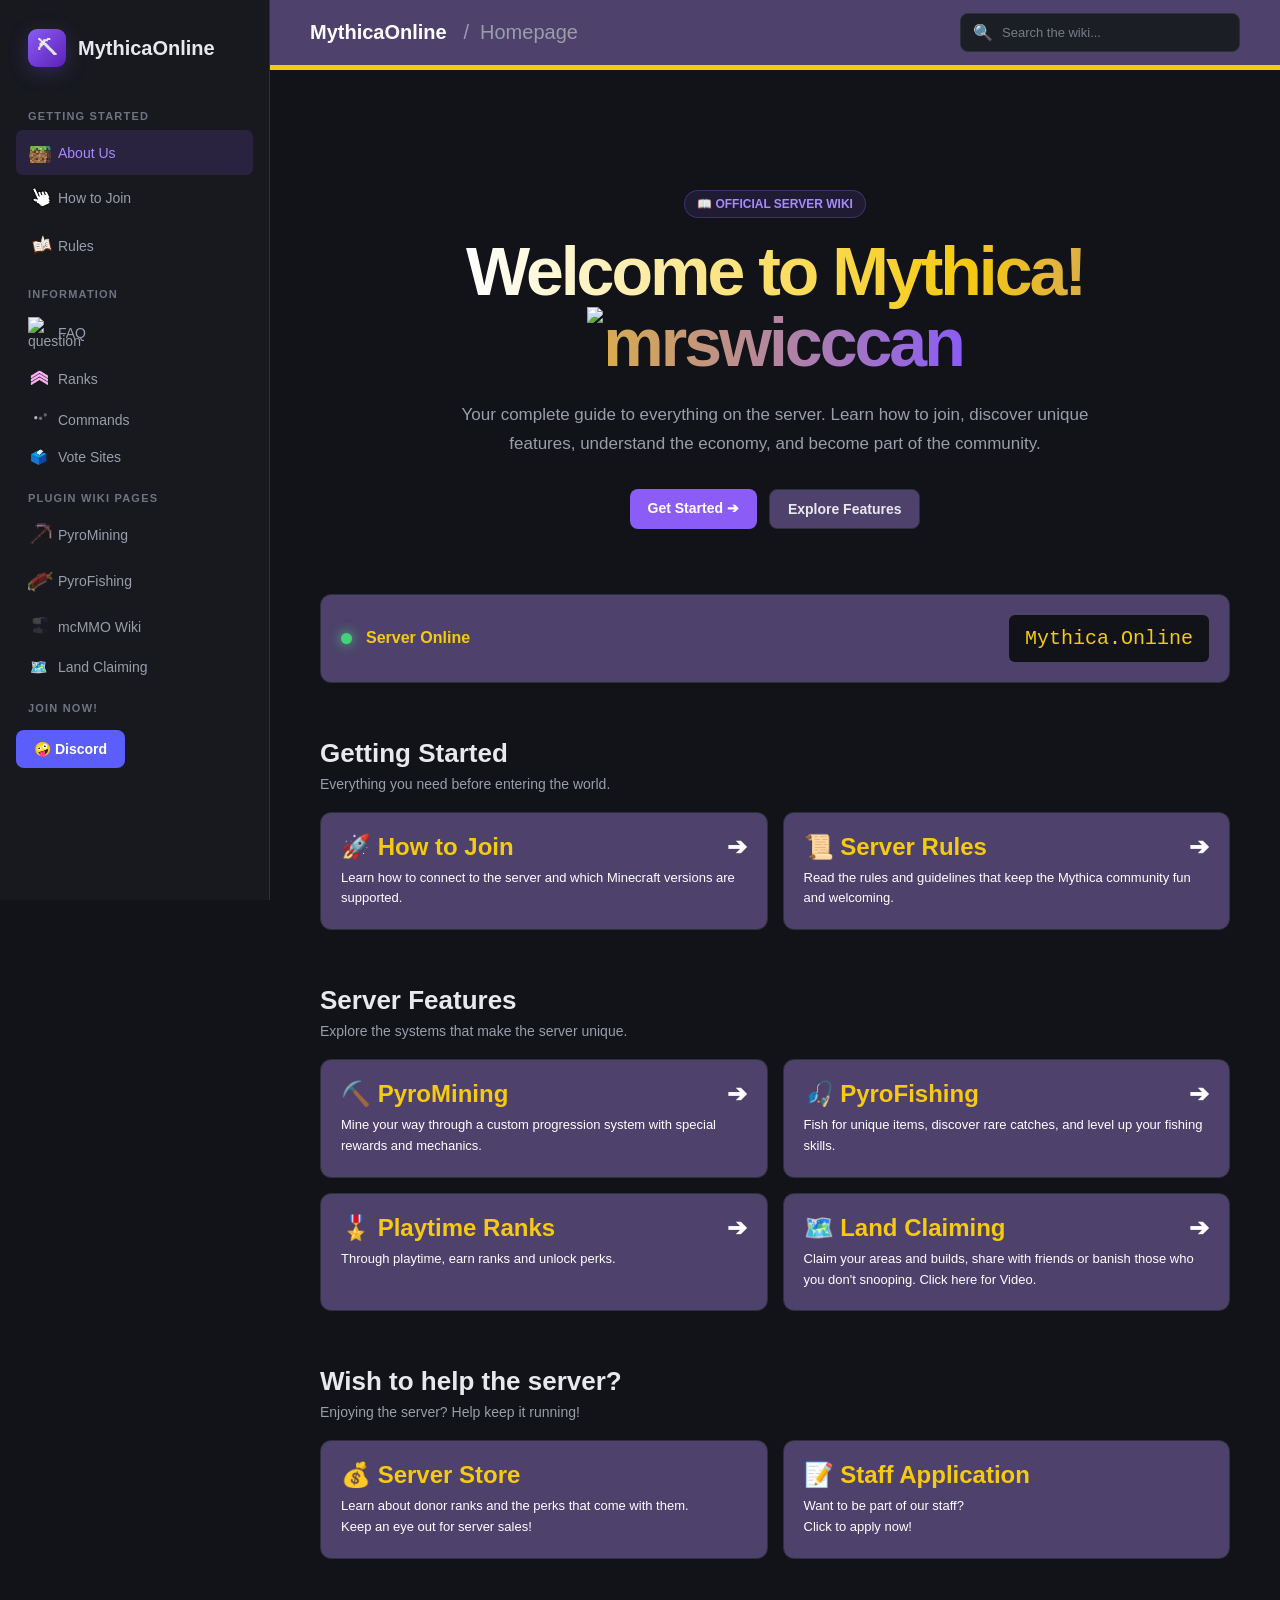
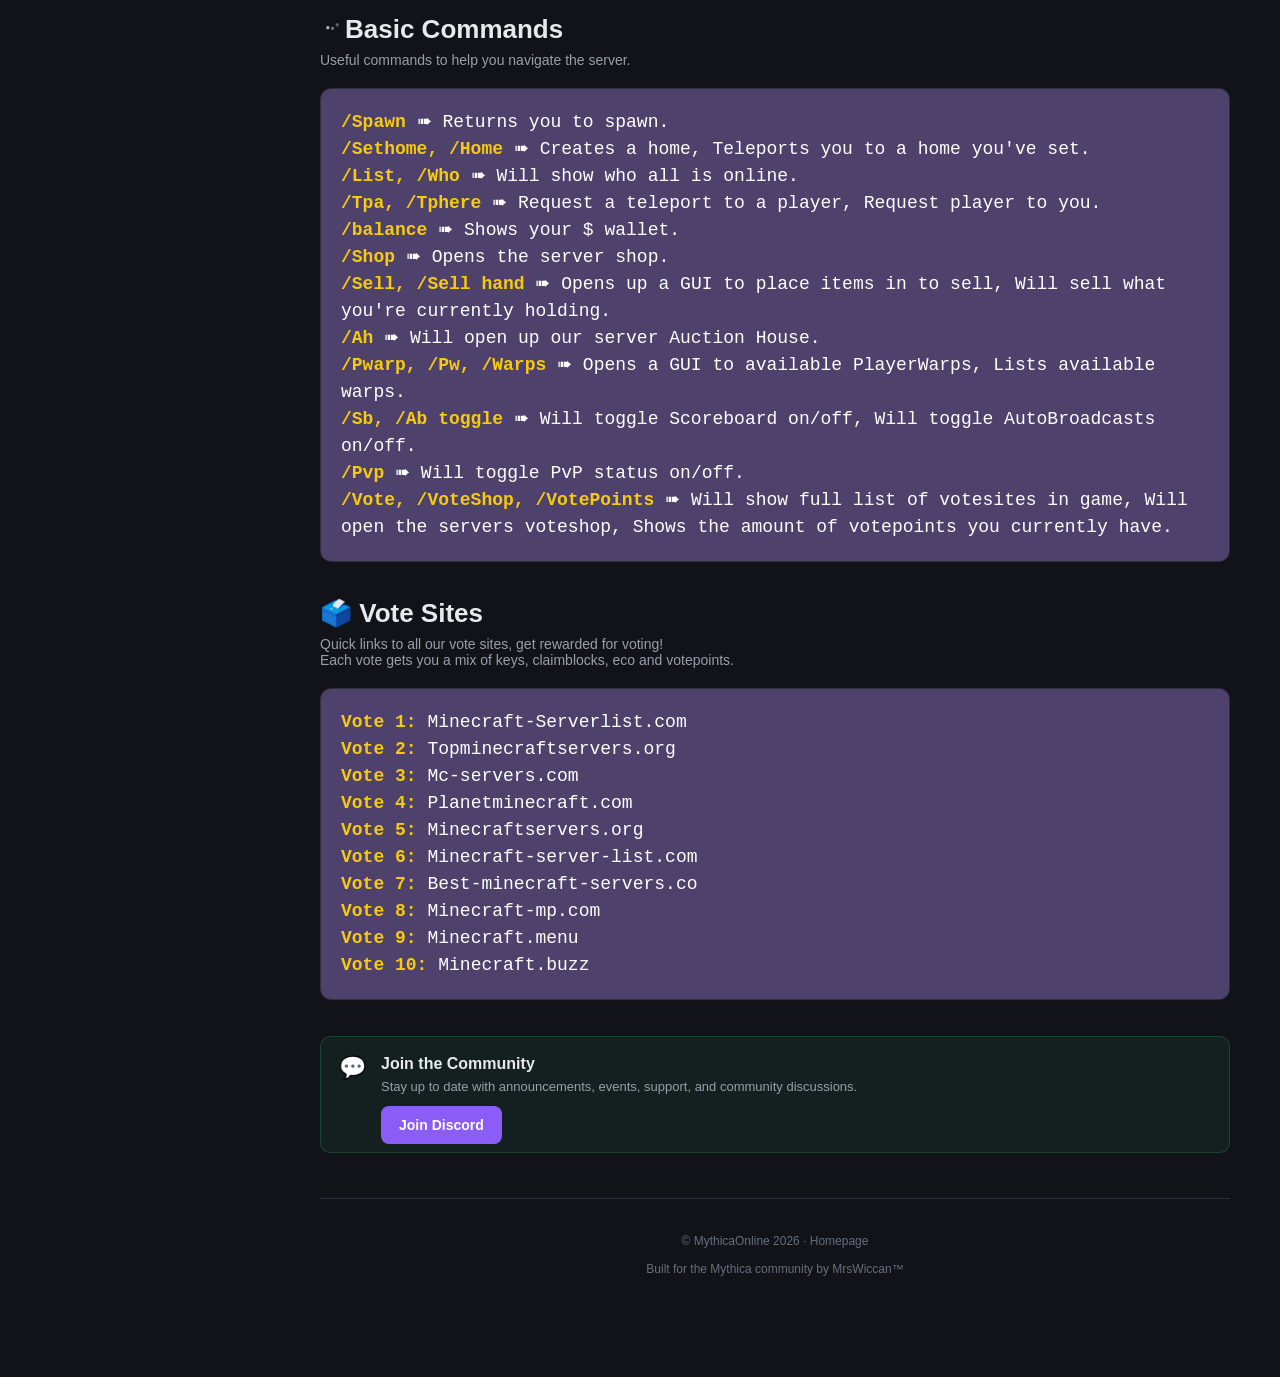
==== commit 8bfffece: "Add files via upload" ====
--- a/index.html
+++ b/index.html
@@ -533,7 +533,7 @@
         }
 
         .ip {
-            padding: 8px 12px;
+            padding: 12px 16px;
 
             border-radius: 6px;
 
@@ -542,7 +542,7 @@
             color: #F6CA0E;
 
             font-family: monospace;
-            font-size: 13px;
+            font-size: 20px;
         }
 
         /* =========================
@@ -652,17 +652,17 @@
         </div>
 
         <a class="nav-item active" href="pages/about.html">
-            <span class="nav-icon"><img src="gif/wave.gif" alt="wave" width="25" height="25"></span>
-            Welcome
+            <span class="nav-icon"><img src="gif/minecraft.gif" alt="GrassBlock" width="24" height="24"></span>
+            About Us
         </a>
 
         <a class="nav-item" href="pages/join.html">
-            <span class="nav-icon"><img src="gif/minecraft.gif" alt="GrassBlock" width="20" height="20"></span>
+            <span class="nav-icon"><img src="gif/poke.gif" alt="poke" width="25" height="25"></span>
             How to Join
         </a>
 
         <a class="nav-item" href="pages/rules.html">
-            <span class="nav-icon"><img src="gif/rules.gif" alt="rules" width="28" height="25"></span>
+            <span class="nav-icon"><img src="gif/rules.gif" alt="rules" width="28" height="28"></span>
             Rules
         </a>
 
@@ -685,7 +685,7 @@
             Commands
         </a>
 
-        <a class="nav-item" href="#crates">
+        <a class="nav-item" href="#votesites">
             <span class="nav-icon">🗳️</span>
             Vote Sites
         </a>
@@ -709,7 +709,7 @@
             mcMMO Wiki
         </a>
 		
-		<a class="nav-item" href="#economy">
+		<a class="nav-item" href="https://www.youtube.com/watch?v=d6h0NL8ub_M">
             <span class="nav-icon">🗺️</span>
             Land Claiming
         </a>
@@ -775,7 +775,7 @@
                 </div>
 
                 <h1>
-                    <span class="gradient-text">Welcome to Mythica!<img src="images/wicpick.png" alt="mrswicccan" width="128" height="128"></span>
+                    <span class="gradient-text">Welcome to Mythica!<img src="gif/wic.gif" alt="mrswicccan" width="128" height="128"></span>
                 </h1>
 
                 <p>
@@ -959,7 +959,7 @@
                     </a>
 
 
-                    <a class="card" href="pages/land.html">
+                    <a class="card" href="https://www.youtube.com/watch?v=d6h0NL8ub_M">
 
                         <div>
                         </div>
@@ -971,7 +971,7 @@
 
                         <p>
                             Claim your areas and builds, share with friends or banish those who you
-							don't snooping.
+							don't snooping. Click here for Video.
                         </p>
 
                     </a>
@@ -1108,7 +1108,7 @@
 
             <br><br>
 
-			<section id="crates">
+			<section id="votesites">
 
                 <div class="section-heading">
 
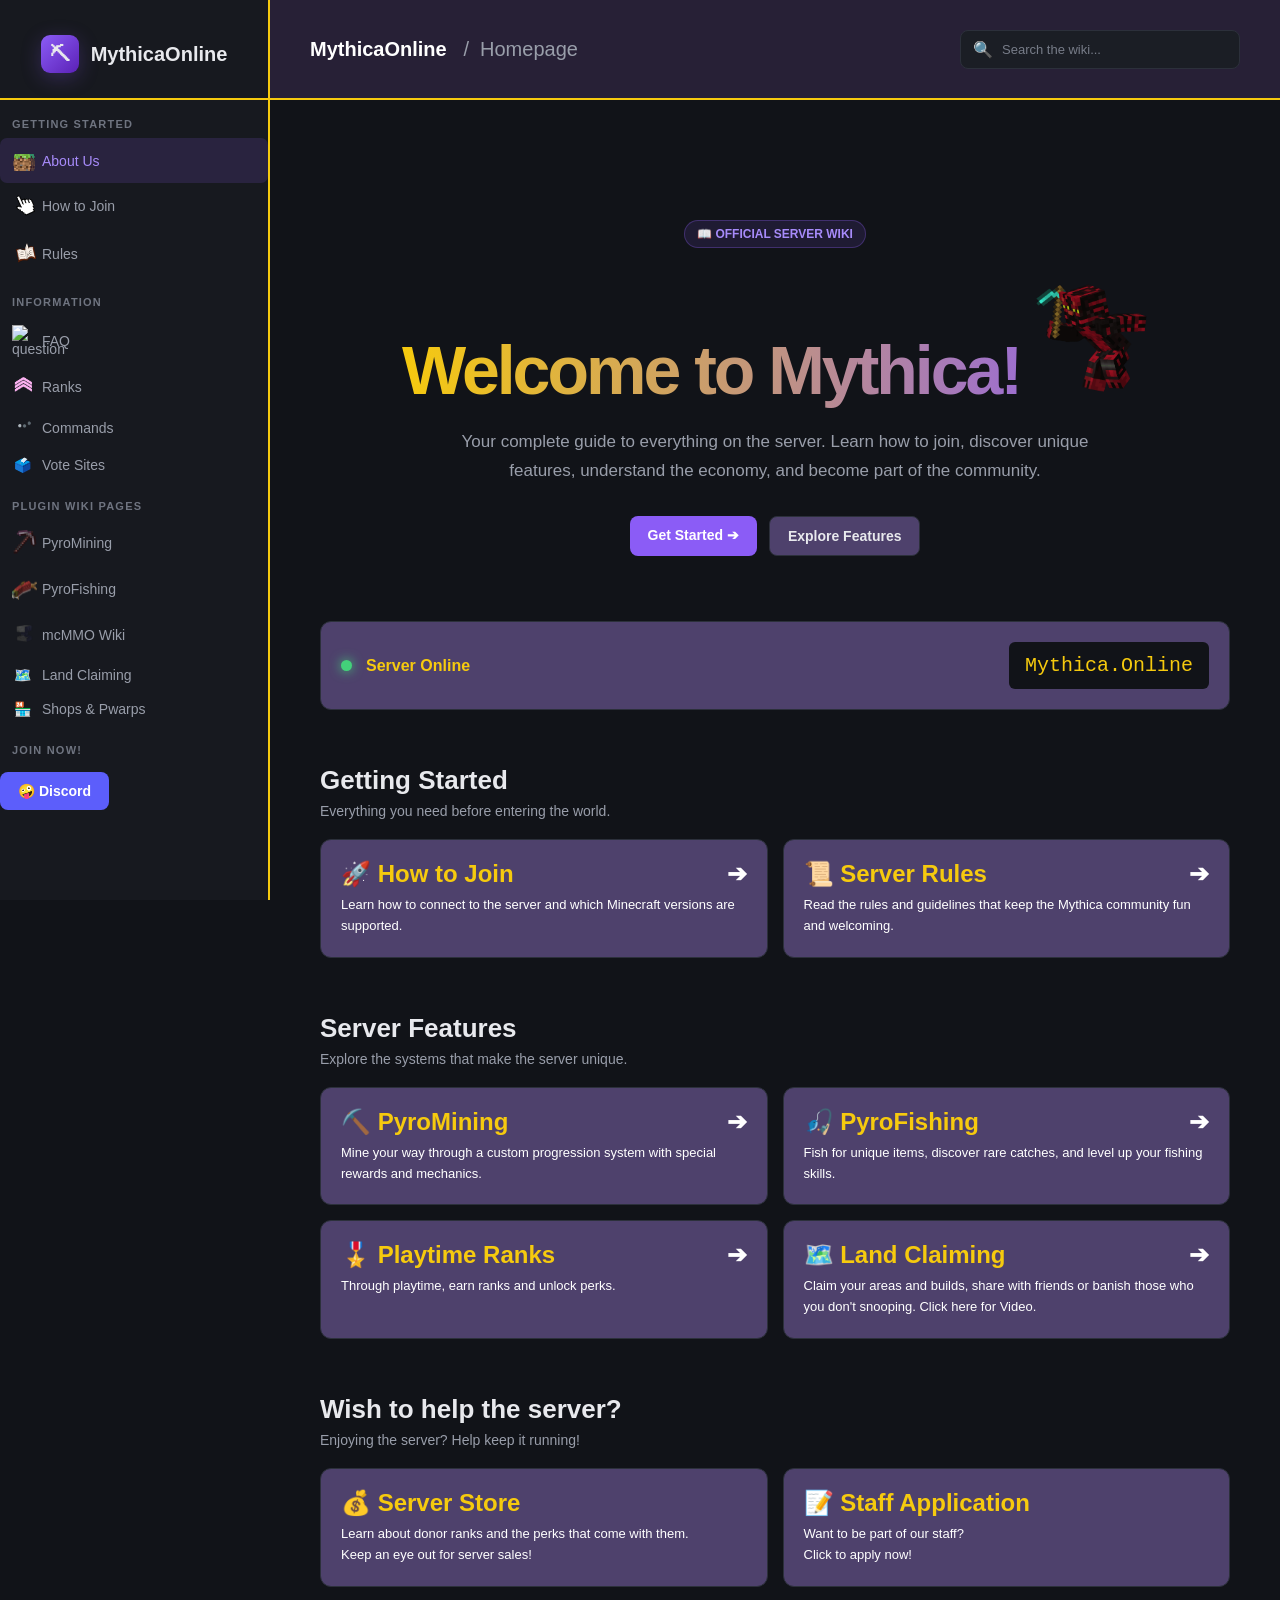
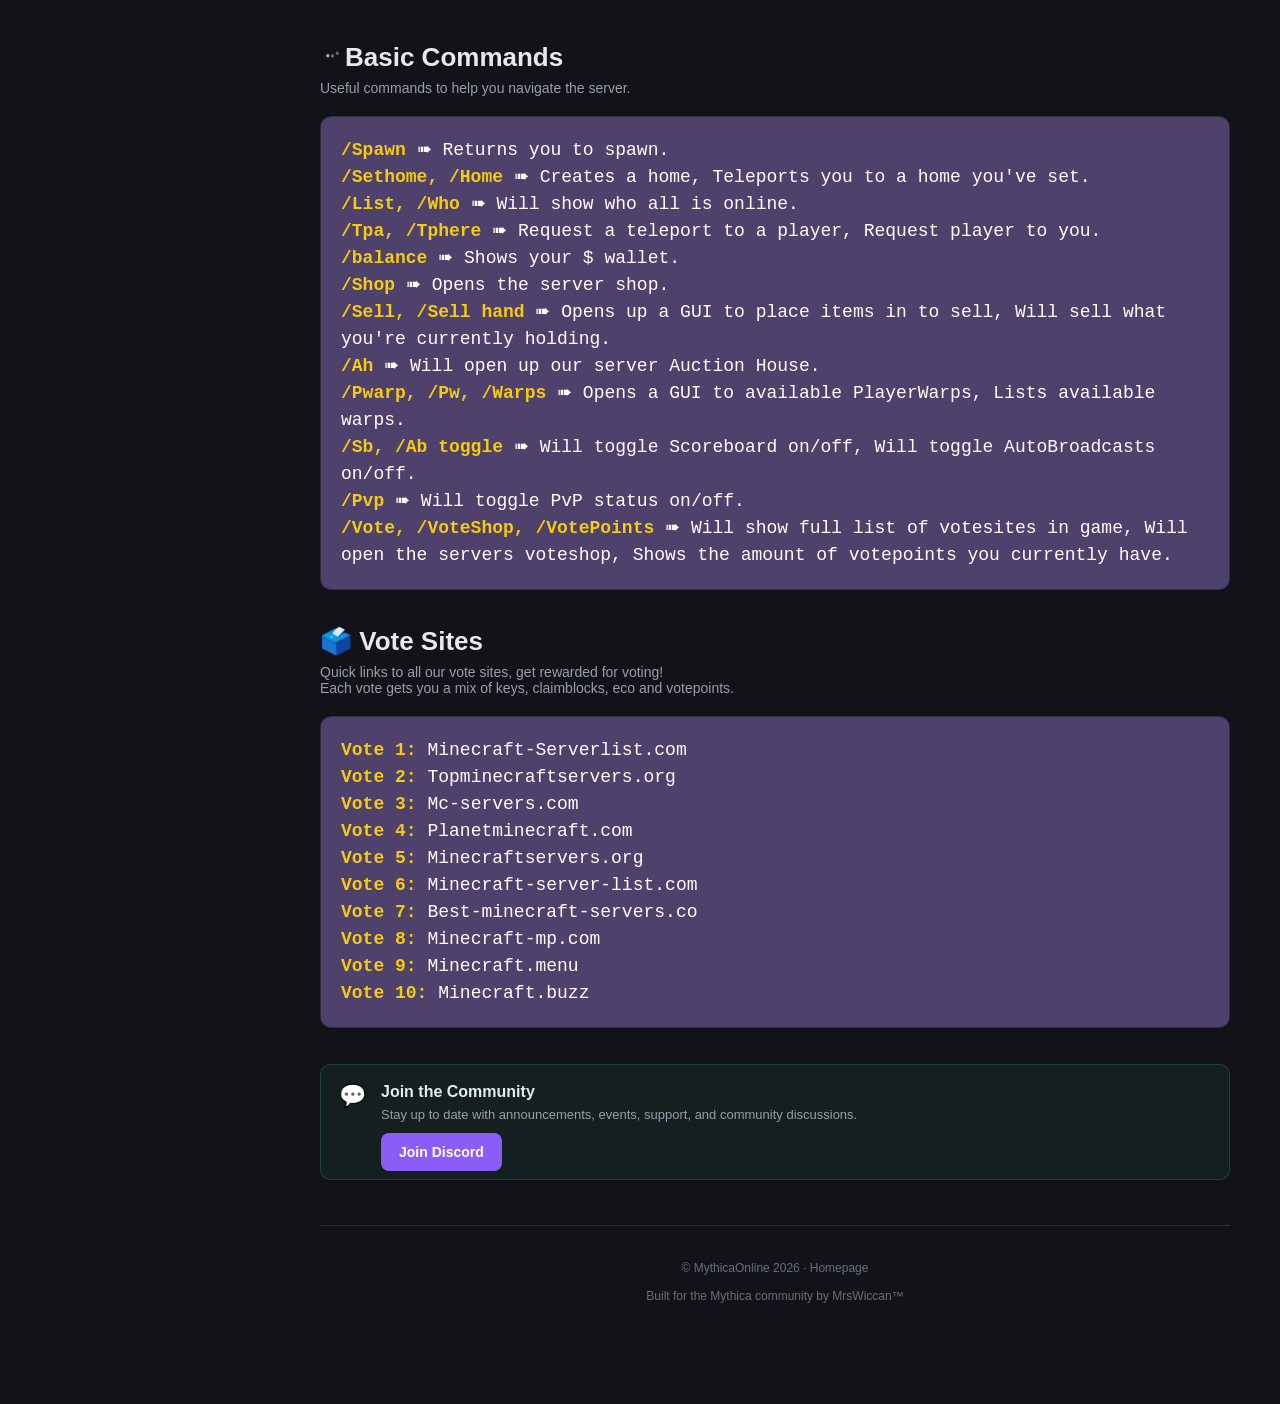
==== commit 872ebd5f: "Add files via upload" ====
--- a/index.html
+++ b/index.html
@@ -72,9 +72,9 @@
             width: 270px;
 
             background: var(--sidebar);
-            border-right: 1px solid var(--border);
-
-            padding: 24px 16px;
+            border-right: 2px solid #F6CA0E;
+
+            padding: 30px 0px;
 
             overflow-y: auto;
 
@@ -84,12 +84,12 @@
         .logo {
             display: flex;
             align-items: center;
+			justify-content: center;
             gap: 12px;
-
-            padding: 5px 12px 25px;
-
+            padding: 5px 20px 25px;
             font-size: 20px;
             font-weight: 800;
+			border-bottom: 2px solid #F6CA0E;
         }
 
         .logo-icon {
@@ -158,6 +158,8 @@
         .nav-icon {
             width: 20px;
             text-align: center;
+
+			
         }
 
         .subnav {
@@ -180,7 +182,7 @@
         ========================= */
 
         .topbar {
-            height: 70px;
+            height: 100px;
 
             display: flex;
             align-items: center;
@@ -188,9 +190,9 @@
 
             padding: 0 40px;
 
-            border-bottom: 5px solid #F6CA0E;;
-
-            background: #4E416C;
+            border-bottom: 2px solid #F6CA0E;
+
+            background: #272036;
 
             backdrop-filter: blur(12px);
 
@@ -262,7 +264,7 @@
         }
 		
 		.gradient-text {
-           background: linear-gradient(90deg, #fff, #F6CA0E, #8b5cf6);
+           background: linear-gradient(90deg, #F6CA0E, #8b5cf6);
            -webkit-background-clip: text;
            -webkit-text-fill-color: transparent;
            background-clip: text;
@@ -713,6 +715,11 @@
             <span class="nav-icon">🗺️</span>
             Land Claiming
         </a>
+		
+		<a class="nav-item" href="pages/shops.html">
+            <span class="nav-icon">🏪</span>
+            Shops & Pwarps
+        </a>
 
 		<div class="section-title">
             JOIN NOW!
